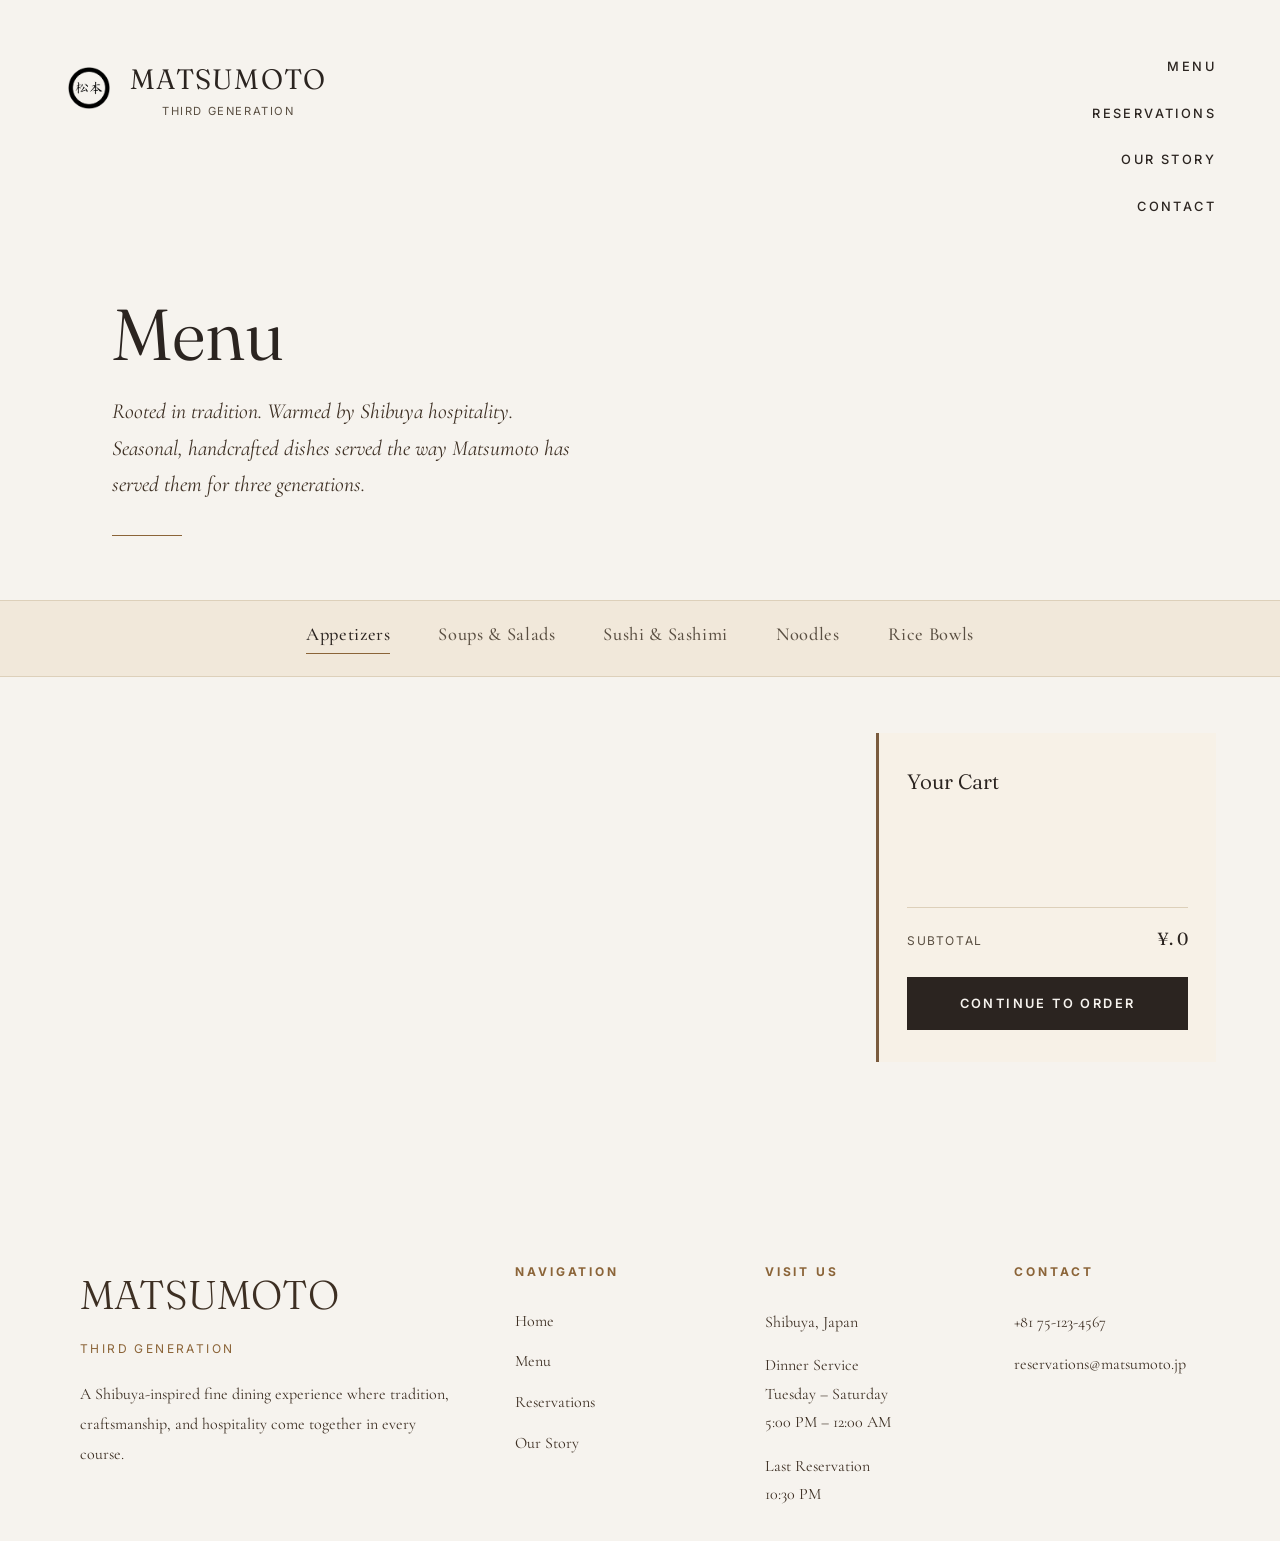
==== templates/menu.html @ 41df032b "feat: complete static markup and styling for all five pages" ====
<!DOCTYPE html>
<html lang="en">
<head>

    <meta charset="UTF-8">
    <meta name="viewport" content="width=device-width, initial-scale=1.0">
    <title>Menu | Matsumoto</title>
    <link rel="icon" type="image/png" href="../assets/images/logo.png">

    <link rel="preconnect" href="https://fonts.googleapis.com">
    <link rel="preconnect" href="https://fonts.gstatic.com" crossorigin>
    <link href="https://fonts.googleapis.com/css2?family=Cormorant+Garamond:ital,wght@0,400;0,500;0,600;1,400&family=Fraunces:opsz,wght@9..144,340;9..144,350;9..144,600&family=Inter:wght@400;500;550;600&display=swap" rel="stylesheet">


    <link rel="stylesheet" href="../styles/globals.css">
    <link rel="stylesheet" href="../styles/components.css">
    <link rel="stylesheet" href="../styles/menu.css">

</head>

<body>

    <header>
        <nav class="navbar">

            <a href="home.html" class="brand">
                <img src="../assets/images/logo.png" alt="Matsumoto Logo" class="logo">
                <div>
                    <p class="brand-name">MATSUMOTO</p>
                    <p>Third Generation</p>
                </div>
            </a>

            <div class="nav-links">
                <a href="menu.html">MENU</a>
                <a href="reservations.html">RESERVATIONS</a>
                <a href="our-story.html">OUR STORY</a>
                <a href="#contact">CONTACT</a>
            </div>
        </nav>
    </header>

    <section class="hero">
        <div class="hero-content">
            <h1>Menu</h1>
            <p>
                Rooted in tradition. Warmed by Shibuya hospitality.
                <br>
                Seasonal, handcrafted dishes served the way Matsumoto has served them for three generations.
            </p>
        </div>
    </section>

    <!--suppress HtmlWrongAttributeValue -->
    <section class="menu-nav" role="tablist" aria-label="Menu categories">

        <button type="button" role="tab" id="tab-appetizers" aria-controls="appetizers" aria-selected="true" tabindex="0" class="active">Appetizers</button>
        <button type="button" role="tab" id="tab-soups-salads" aria-controls="soups-salads" aria-selected="false" tabindex="-1">Soups & Salads</button>
        <button type="button" role="tab" id="tab-sushi-sashimi" aria-controls="sushi-sashimi" aria-selected="false" tabindex="-1">Sushi & Sashimi</button>
        <button type="button" role="tab" id="tab-noodles" aria-controls="noodles" aria-selected="false" tabindex="-1">Noodles</button>
        <button type="button" role="tab" id="tab-rice-bowls" aria-controls="rice-bowls" aria-selected="false" tabindex="-1">Rice Bowls</button>

    </section>

    <main class="menu-layout">

        <section class="menu-categories">

            <div id="appetizers" class="active" role="tabpanel" aria-labelledby="tab-appetizers">
                <div class="placeholder">
                    <!-- I use js for food cards -->
                </div>
            </div>

            <div id="soups-salads" role="tabpanel" aria-labelledby="tab-soups-salads" hidden>
                <div class="placeholder">
                    <!-- I use js for food cards -->
                </div>
            </div>

            <div id="sushi-sashimi" role="tabpanel" aria-labelledby="tab-sushi-sashimi" hidden>
                <div class="placeholder">
                    <!-- I use js for food cards -->
                </div>
            </div>

            <div id="noodles" role="tabpanel" aria-labelledby="tab-noodles" hidden>
                <div class="placeholder">
                    <!-- I use js for food cards -->
                </div>
            </div>

            <div id="rice-bowls" role="tabpanel" aria-labelledby="tab-rice-bowls" hidden>
                <div class="placeholder">
                    <!-- I use js for food cards -->
                </div>
            </div>

        </section>

        <aside id="cart" class="cart" aria-label="Your order">
            <h2>Your Cart</h2>

            <div id="cart-items" aria-live="polite">
                <!-- Cart Items later with js -->
            </div>

            <div class="subtotal">
                <span>Subtotal</span>
                <span id="subtotal" aria-live="polite">¥. 0</span>
            </div>

            <a href="orders.html">
                Continue to Order
            </a>
        </aside>

    </main>

    <footer id="contact">

        <div class="footer">

            <div class="footer-brand">

                <h2>MATSUMOTO</h2>

                <p>

                    Third Generation

                </p>

                <p>

                    A Shibuya-inspired fine dining experience
                    where tradition, craftsmanship,
                    and hospitality come together
                    in every course.

                </p>

            </div>

            <div class="footer-navigation">

                <h3>Navigation</h3>

                <a href="home.html">Home</a>
                <a href="menu.html">Menu</a>
                <a href="reservations.html">Reservations</a>
                <a href="our-story.html">Our Story</a>

            </div>

            <div class="footer-visit">

                <h3>Visit Us</h3>

                <p>Shibuya, Japan</p>

                <p>

                    Dinner Service

                    <br>

                    Tuesday – Saturday

                    <br>

                    5:00 PM – 12:00 AM

                </p>

                <p>

                    Last Reservation

                    <br>

                    10:30 PM

                </p>

            </div>

            <div class="footer-contact">

                <h3>Contact</h3>

                <p>+81 75-123-4567</p>

                <a href="mailto:reservations@matsumoto.jp">

                    reservations@matsumoto.jp

                </a>

            </div>

        </div>

    </footer>

</body>
</html>
---- styles/globals.css ----
*,
*::before,
*::after{
    margin:0;
    padding:0;
    box-sizing:border-box;
}

:root{

    --paper:#F6F3EE;
    --paper-dark:#F1E8DA;

    --wood:#7A5B3E;

    --charcoal:#2B2420;

    --stone:#5A4F42;
    --ink:#3D2F23;

    --gold:#8B6438;
    --gold-glow:#C0842E;

    --border-hairline:#DDD0BA;

}

html{
    scroll-behavior:smooth;
}

@media (prefers-reduced-motion: reduce){
    html{
        scroll-behavior: auto;
    }
    *{
        transition: none !important;
        animation: none !important;
    }
}


[hidden]{
    display: none !important;
}
---- styles/components.css ----
body{
    font-family:"Cormorant Garamond",serif;
    background:var(--paper);
    color:var(--ink);
    line-height:1.65;
}

a{
    color:inherit;
    text-decoration:none;
}

a:focus-visible,
button:focus-visible,
input:focus-visible,
select:focus-visible{

    outline:2px solid var(--gold);
    outline-offset:3px;

}

header{
    padding:3.5rem 4rem 2rem;
    background:var(--paper);
}

.navbar{
    display:flex;
    justify-content:space-between;
    align-items:flex-start;
}

.brand{
    display:flex;
    align-items:center;
    gap:1rem;
    text-decoration:none;
    color:var(--charcoal);
}

.logo{
    width:50px;
    object-fit:contain;
}

.brand-name{
    font-family:"Fraunces",serif;
    font-size:1.75rem;
    font-weight:350;
    letter-spacing:.08rem;
}

.brand p:not(.brand-name){
    font-family:"Inter",sans-serif;
    font-size:.7rem;
    letter-spacing:.1rem;
    text-align:center;
    text-transform:uppercase;
    color:var(--stone);
}

.nav-links{
    display:flex;
    flex-direction:column;
    align-items:flex-end;
    gap:1.6rem;
}

.nav-links a{
    font-family:"Inter",sans-serif;
    font-size:.8rem;
    font-weight:500;
    letter-spacing:.15rem;
    text-transform:uppercase;
    color:var(--charcoal);
    transition:opacity .3s ease;
}

.nav-links a:hover{
    opacity:.6;
}

.nav-links a.active{
    border-bottom:1px solid var(--charcoal);
    padding-bottom:2px;
}

.hero-content{
    padding: 3rem 4rem 4rem 7rem;
    box-sizing: border-box;
}

.hero-content::after{
    content:"";
    display:block;
    width:70px;
    height:1px;
    background:var(--gold, #C0842E);
    margin-top:2rem;
}



.hero-content h1{
    font-family: "Fraunces", serif;
    font-optical-sizing: auto;
    font-weight: 340;
    font-size: 4.5rem;
    line-height: 1.05;
    color: var(--charcoal, #2B2420);
    margin-bottom: 1.25rem;
}

.hero-content p{
    font-family: "Cormorant Garamond", serif;
    font-style: italic;
    max-width: 480px;
    font-size: 1.35rem;
    font-weight: 400;
    line-height: 1.7;
    color: var(--ink, #3D2F23);
}

.primary-button{
    width: 100%;
    border: none;
    background: var(--charcoal);
    color: var(--paper);
    padding: 1rem;
    font-family: "Inter", sans-serif;
    font-size: .8rem;
    font-weight: 600;
    letter-spacing: .16rem;
    text-transform: uppercase;
    cursor: pointer;
    transition: background .3s ease, box-shadow .3s ease;
}


footer{
    background:var(--paper);
    margin-top:4rem;
    padding:5rem 5rem 2rem;
}

.footer{
    display:grid;
    grid-template-columns:2fr 1fr 1fr 1fr;
    gap:4rem;
}

.footer-brand h2{
    font-family:"Fraunces",serif;
    font-size:2.5rem;
    font-weight:300;
    margin-bottom:.6rem;
}

.footer-brand p:first-of-type{
    font-family:"Inter",sans-serif;
    text-transform:uppercase;
    color:var(--gold);
    letter-spacing:.15rem;
    font-size:.75rem;
    margin-bottom:1.2rem;
}

.footer-brand p:last-of-type{
    color:var(--ink);
    line-height:1.9;
}

.footer-navigation,
.footer-visit,
.footer-contact{
    display:flex;
    flex-direction:column;
    gap:.9rem;
}

.footer h3{
    font-family:"Inter",sans-serif;
    color:var(--gold);
    font-size:.75rem;
    letter-spacing:.18rem;
    text-transform:uppercase;
    margin-bottom:.7rem;
}

.footer a{
    text-decoration:none;
    color:var(--ink);
    transition:.3s ease;
}

.footer a:hover{
    opacity:.6;
    color:var(--gold);
}

.footer p{
    color:var(--ink);
    line-height:1.8;
}


::selection{

    background:var(--charcoal);

    color:var(--paper);

}

@media (max-width: 960px){

    .footer{

        grid-template-columns:1fr 1fr;

        gap:3rem;

    }

    header,
    .hero-content,
    footer{

        padding-left:1.5rem;
        padding-right:1.5rem;

    }


}

@media (max-width: 768px){


    header{

        padding:2rem 1.5rem;

    }

    .hero-content{

        padding:2rem 1.5rem 3rem;

    }

    .hero-content h1{

        font-size:3.3rem;

    }

    .hero-content p{

        font-size:1rem;

        line-height:1.8;

    }

        footer{

        padding:4rem 1.5rem 2rem;

    }

    .footer{

        grid-template-columns:1fr;

        gap:2.5rem;

    }

}
---- styles/menu.css ----
.menu-nav{
    display: flex;
    flex-direction: row;
    flex-wrap: wrap;
    justify-content: center;
    align-items: center;
    gap: 3rem;
    padding: 1.4rem 4rem;
    background: var(--paper-dark);
    border-top: 1px solid var(--border-hairline);
    border-bottom: 1px solid var(--border-hairline);
}

.menu-nav button{
    font-family: "Cormorant Garamond", serif;
    font-size: 1.15rem;
    font-weight: 500;
    letter-spacing: .04rem;
    color: var(--stone);
    background: none;
    border: none;
    border-bottom: 1px solid transparent;
    padding-bottom: .45rem;
    cursor: pointer;
    transition: color .3s ease, border-color .3s ease;
}

.menu-nav button:hover{
    color: var(--gold);
}

.menu-nav button[aria-selected="true"]{
    color: var(--charcoal);
    border-bottom-color: var(--gold);
}


.menu-layout{
    display: grid;
    grid-template-columns: 1fr 340px;
    align-items: start;
    gap: 3rem;
    padding: 3.5rem 4rem;
}

.menu-categories{
    min-width: 0;
}

.placeholder {
    display: grid;
    grid-template-columns: repeat(auto-fill, minmax(240px, 1fr));
    gap: 1.75rem;
    min-height: 180px;
}


.cart{
    position: sticky;
    top: 2rem;
    display: flex;
    flex-direction: column;
    background: #F7F1E7;
    border-top: none;
    border-left: 3px solid var(--wood);
    padding: 2rem 1.75rem;
    gap: 1.5rem;
}

.cart h2{
    font-family: "Fraunces", serif;
    font-weight: 350;
    font-size: 1.3rem;
    color: var(--charcoal);
}

#cart-items{
    display: flex;
    flex-direction: column;
    gap: .75rem;
    min-height: 60px;
    color: var(--stone);
    font-size: .95rem;
}

.subtotal{
    display: flex;
    justify-content: space-between;
    align-items: baseline;
    padding-top: 1rem;
    border-top: 1px solid var(--border-hairline);
    font-family: "Inter", sans-serif;
    text-transform: uppercase;
    letter-spacing: .1rem;
    font-size: .75rem;
    color: var(--stone);
}

.subtotal #subtotal{
    font-family: "Fraunces", serif;
    text-transform: none;
    letter-spacing: normal;
    font-size: 1.1rem;
    color: var(--charcoal);
}

.cart > a{
    display: block;
    text-align: center;
    text-decoration: none;
    font-family: "Inter", sans-serif;
    font-size: .8rem;
    font-weight: 600;
    letter-spacing: .15rem;
    text-transform: uppercase;
    color: var(--paper);
    background: var(--charcoal);
    padding: 1rem;
    transition: box-shadow .3s ease, background .3s ease;
}

.cart > a:hover{
    background: var(--wood);
    box-shadow: 0 0 0 4px var(--gold-glow);
}


@media (max-width: 960px){
    .menu-layout{
        grid-template-columns: 1fr;
    }
    .cart{
        position: static;
    }
    header,
    .hero-content,
    .menu-nav,
    .menu-layout,
    .footer{
        padding-left: 1.5rem;
        padding-right: 1.5rem;
    }
}
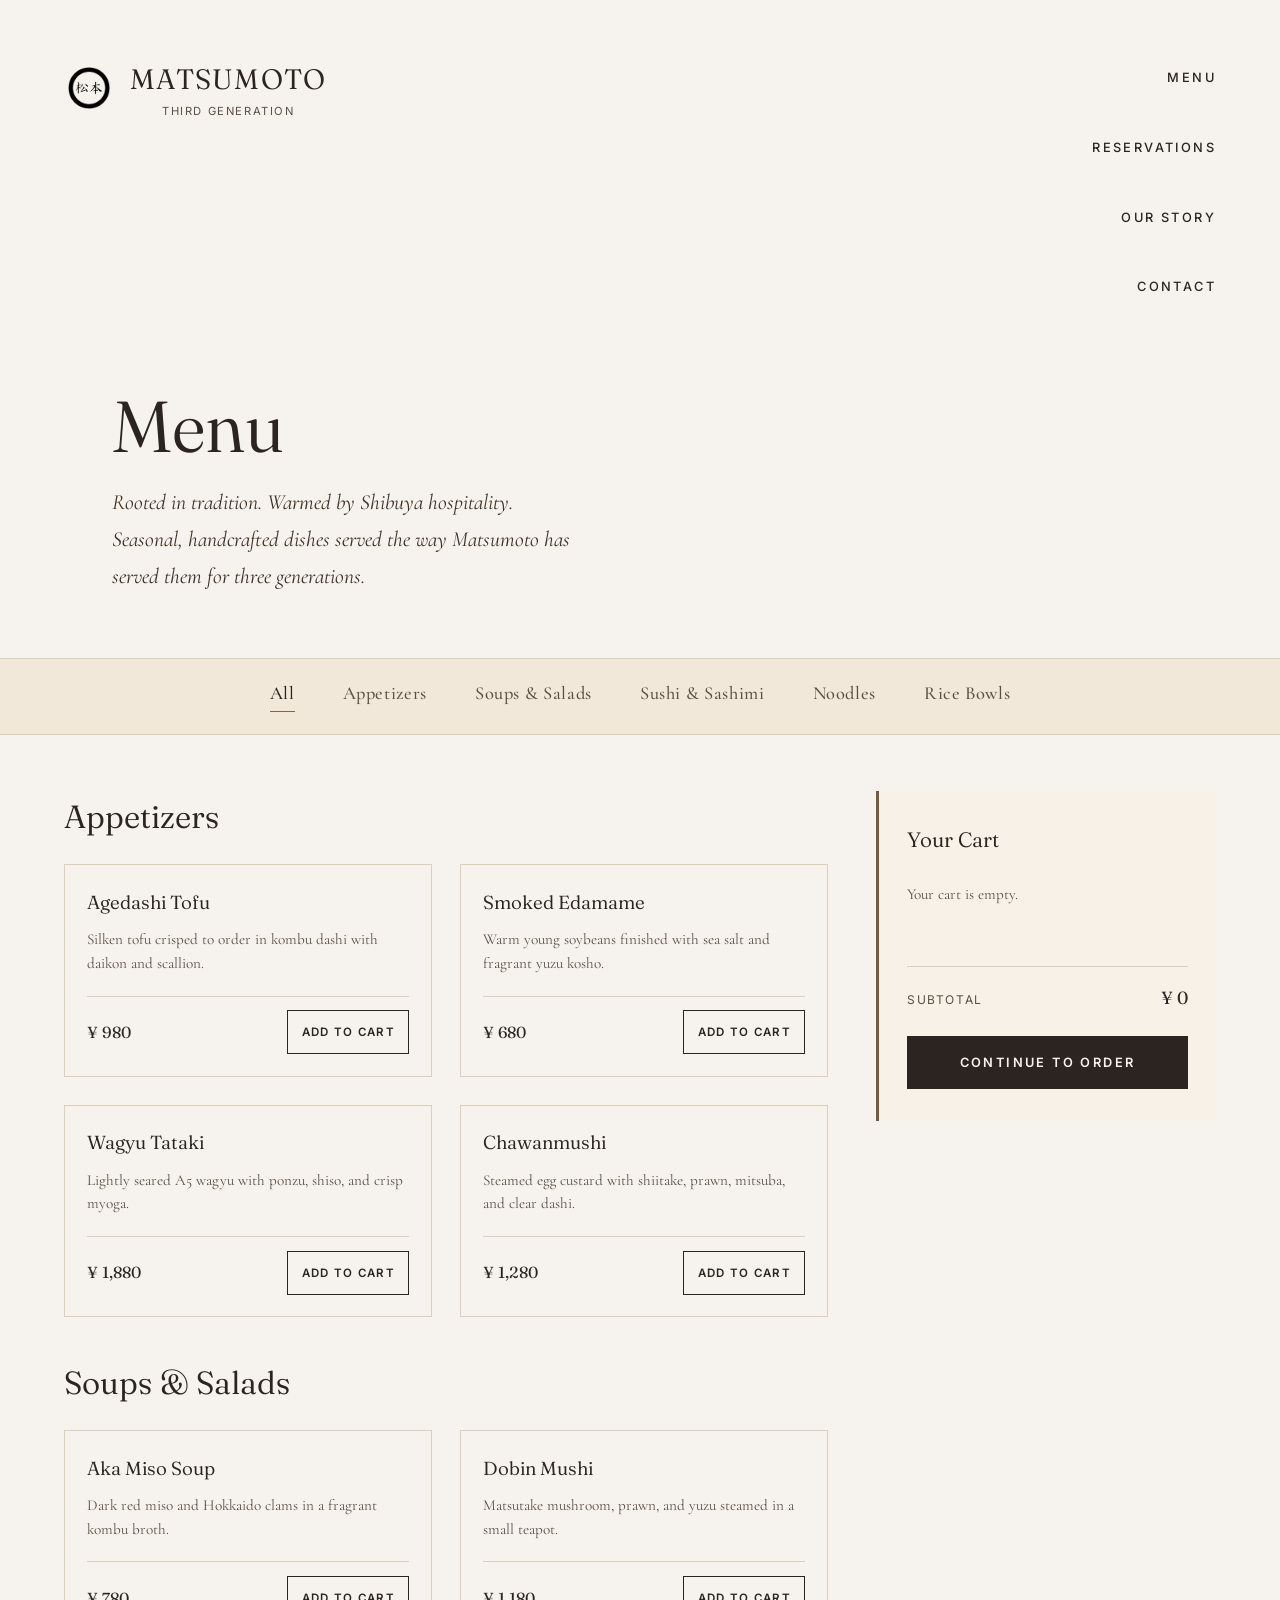
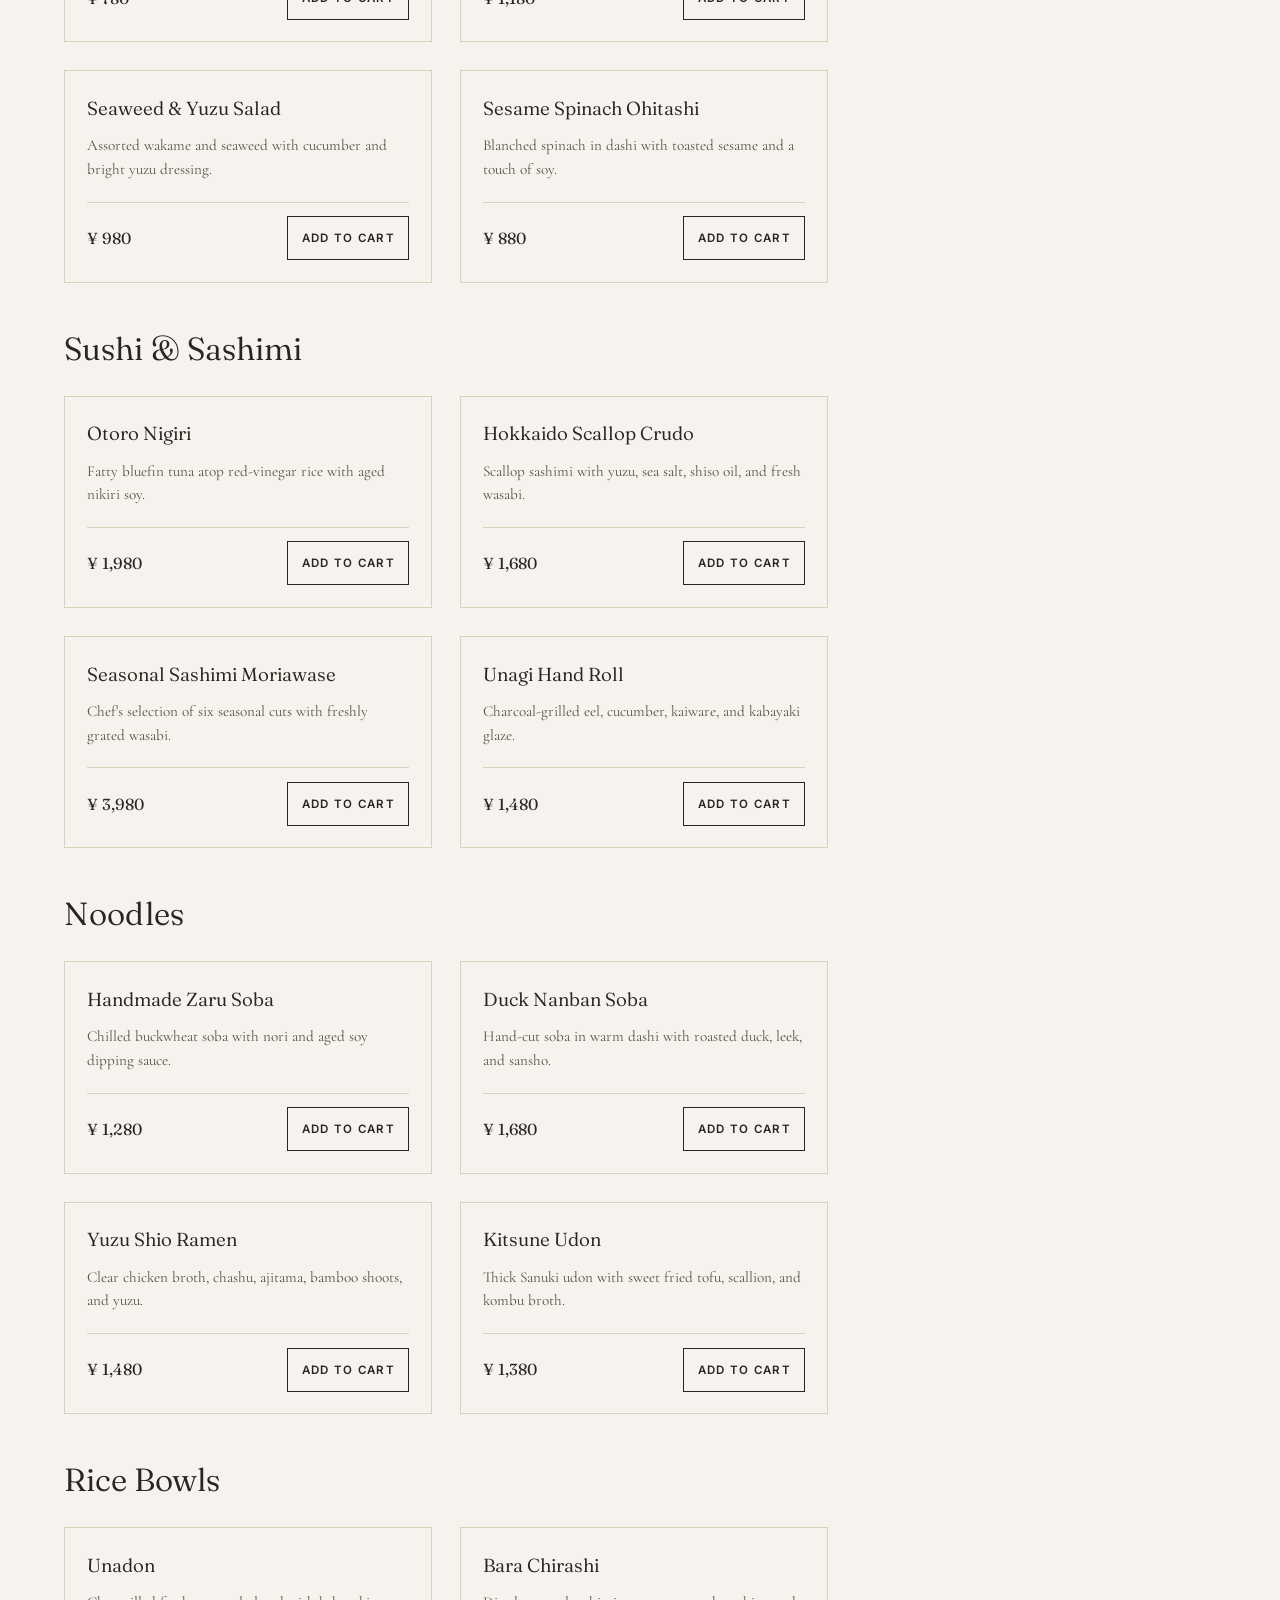
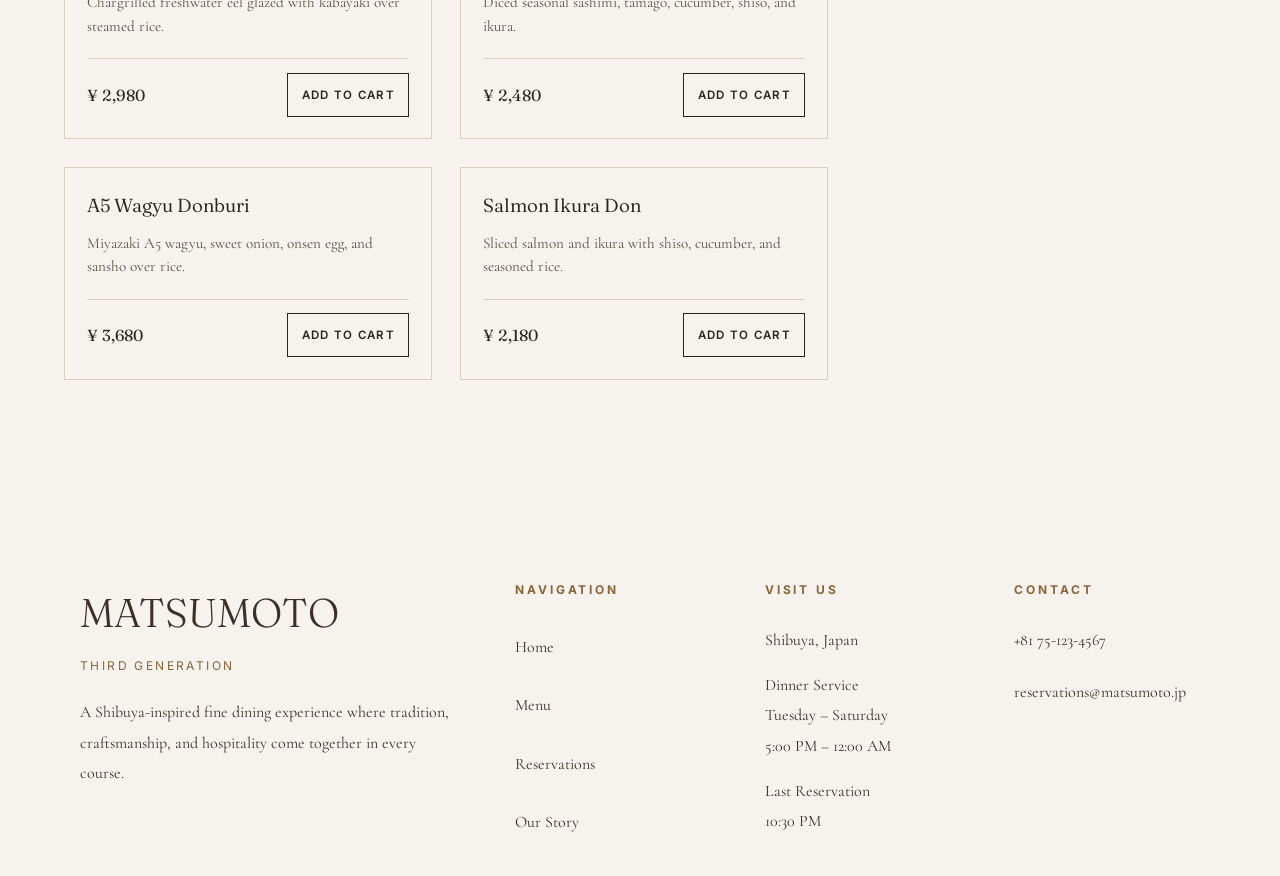
==== commit a60f2bdd: "feat: refresh restaurant pages and interactions Co-authored-by: Copilot <223556219+Copilot@users.nor" ====
--- a/templates/menu.html
+++ b/templates/menu.html
@@ -54,7 +54,8 @@
     <!--suppress HtmlWrongAttributeValue -->
     <section class="menu-nav" role="tablist" aria-label="Menu categories">
 
-        <button type="button" role="tab" id="tab-appetizers" aria-controls="appetizers" aria-selected="true" tabindex="0" class="active">Appetizers</button>
+        <button type="button" role="tab" id="tab-all" aria-controls="menu-panels" aria-selected="true" tabindex="0" class="active">All</button>
+        <button type="button" role="tab" id="tab-appetizers" aria-controls="appetizers" aria-selected="false" tabindex="-1">Appetizers</button>
         <button type="button" role="tab" id="tab-soups-salads" aria-controls="soups-salads" aria-selected="false" tabindex="-1">Soups & Salads</button>
         <button type="button" role="tab" id="tab-sushi-sashimi" aria-controls="sushi-sashimi" aria-selected="false" tabindex="-1">Sushi & Sashimi</button>
         <button type="button" role="tab" id="tab-noodles" aria-controls="noodles" aria-selected="false" tabindex="-1">Noodles</button>
@@ -64,7 +65,7 @@
 
     <main class="menu-layout">
 
-        <section class="menu-categories">
+        <section class="menu-categories" id="menu-panels">
 
             <div id="appetizers" class="active" role="tabpanel" aria-labelledby="tab-appetizers">
                 <div class="placeholder">
@@ -203,5 +204,6 @@
 
     </footer>
 
+    <script src="../scripts/menu.js" defer></script>
 </body>
 </html>
--- a/styles/globals.css
+++ b/styles/globals.css
@@ -29,6 +29,16 @@
     scroll-behavior:smooth;
 }
 
+body{
+    min-width: 0;
+    max-width: 100%;
+}
+
+img,
+video{
+    max-width: 100%;
+}
+
 @media (prefers-reduced-motion: reduce){
     html{
         scroll-behavior: auto;
--- a/styles/components.css
+++ b/styles/components.css
@@ -1,3 +1,4 @@
+
 body{
     font-family:"Cormorant Garamond",serif;
     background:var(--paper);
@@ -5,19 +6,14 @@
     line-height:1.65;
 }
 
-a{
-    color:inherit;
-    text-decoration:none;
-}
+a{ color:inherit; text-decoration:none; }
 
 a:focus-visible,
 button:focus-visible,
 input:focus-visible,
 select:focus-visible{
-
     outline:2px solid var(--gold);
     outline-offset:3px;
-
 }
 
 header{
@@ -35,12 +31,15 @@
     display:flex;
     align-items:center;
     gap:1rem;
+    min-width:0;
     text-decoration:none;
     color:var(--charcoal);
 }
 
 .logo{
     width:50px;
+    max-width:50px;
+    height:auto;
     object-fit:contain;
 }
 
@@ -64,10 +63,14 @@
     display:flex;
     flex-direction:column;
     align-items:flex-end;
+    flex-wrap:wrap;
     gap:1.6rem;
 }
 
 .nav-links a{
+    min-height:44px;
+    display:inline-flex;
+    align-items:center;
     font-family:"Inter",sans-serif;
     font-size:.8rem;
     font-weight:500;
@@ -77,66 +80,50 @@
     transition:opacity .3s ease;
 }
 
-.nav-links a:hover{
-    opacity:.6;
-}
-
+.nav-links a:hover{ opacity:.6; }
 .nav-links a.active{
     border-bottom:1px solid var(--charcoal);
     padding-bottom:2px;
 }
 
 .hero-content{
-    padding: 3rem 4rem 4rem 7rem;
-    box-sizing: border-box;
-}
-
-.hero-content::after{
-    content:"";
-    display:block;
-    width:70px;
-    height:1px;
-    background:var(--gold, #C0842E);
-    margin-top:2rem;
-}
-
-
+    padding:3rem 4rem 4rem 7rem;
+    box-sizing:border-box;
+}
 
 .hero-content h1{
-    font-family: "Fraunces", serif;
-    font-optical-sizing: auto;
-    font-weight: 340;
-    font-size: 4.5rem;
-    line-height: 1.05;
-    color: var(--charcoal, #2B2420);
-    margin-bottom: 1.25rem;
+    font-family:"Fraunces",serif;
+    font-size:clamp(2.35rem,6vw,4.5rem);
+    font-weight:340;
+    line-height:1.05;
+    color:var(--charcoal,#2B2420);
+    margin-bottom:1.25rem;
+    overflow-wrap:anywhere;
 }
 
 .hero-content p{
-    font-family: "Cormorant Garamond", serif;
-    font-style: italic;
-    max-width: 480px;
-    font-size: 1.35rem;
-    font-weight: 400;
-    line-height: 1.7;
-    color: var(--ink, #3D2F23);
+    font-family:"Cormorant Garamond",serif;
+    font-style:italic;
+    max-width:480px;
+    font-size:clamp(1rem,2vw,1.35rem);
+    line-height:1.7;
+    color:var(--ink,#3D2F23);
 }
 
 .primary-button{
-    width: 100%;
-    border: none;
-    background: var(--charcoal);
-    color: var(--paper);
-    padding: 1rem;
-    font-family: "Inter", sans-serif;
-    font-size: .8rem;
-    font-weight: 600;
-    letter-spacing: .16rem;
-    text-transform: uppercase;
-    cursor: pointer;
-    transition: background .3s ease, box-shadow .3s ease;
-}
-
+    min-height:44px;
+    width:100%;
+    border:none;
+    background:var(--charcoal);
+    color:var(--paper);
+    padding:1rem 1.25rem;
+    font-family:"Inter",sans-serif;
+    font-size:.8rem;
+    font-weight:600;
+    letter-spacing:.16rem;
+    text-transform:uppercase;
+    cursor:pointer;
+}
 
 footer{
     background:var(--paper);
@@ -166,7 +153,8 @@
     margin-bottom:1.2rem;
 }
 
-.footer-brand p:last-of-type{
+.footer-brand p:last-of-type,
+.footer p{
     color:var(--ink);
     line-height:1.9;
 }
@@ -189,6 +177,9 @@
 }
 
 .footer a{
+    min-height:44px;
+    display:inline-flex;
+    align-items:center;
     text-decoration:none;
     color:var(--ink);
     transition:.3s ease;
@@ -199,84 +190,142 @@
     color:var(--gold);
 }
 
-.footer p{
-    color:var(--ink);
-    line-height:1.8;
-}
-
-
 ::selection{
-
     background:var(--charcoal);
-
     color:var(--paper);
-
-}
-
-@media (max-width: 960px){
-
+}
+
+@media (max-width:960px){
     .footer{
-
         grid-template-columns:1fr 1fr;
-
         gap:3rem;
-
     }
 
     header,
     .hero-content,
     footer{
-
         padding-left:1.5rem;
         padding-right:1.5rem;
-
-    }
-
-
-}
-
-@media (max-width: 768px){
-
-
+    }
+}
+
+@media (max-width:768px){
     header{
-
-        padding:2rem 1.5rem;
-
+        padding:1.25rem 1rem 1.5rem;
+    }
+
+    .navbar{
+        flex-direction:column;
+        align-items:center;
+        gap:.8rem;
+    }
+
+    .brand{
+        justify-content:center;
+        text-align:center;
+    }
+
+    .logo{
+        width:48px;
+        max-width:48px;
+    }
+
+    .nav-links{
+        width:100%;
+        flex-direction:row;
+        justify-content:center;
+        align-items:center;
+        gap:.15rem .65rem;
+    }
+
+    .nav-links a{
+        min-height:44px;
+        padding:.5rem .25rem;
+        font-size:.68rem;
+        letter-spacing:.1em;
     }
 
     .hero-content{
-
-        padding:2rem 1.5rem 3rem;
-
+        padding:2rem 1rem 3rem;
     }
 
     .hero-content h1{
-
-        font-size:3.3rem;
-
+        font-size:clamp(2.35rem,11vw,3.3rem);
+        letter-spacing:.1em;
     }
 
     .hero-content p{
-
-        font-size:1rem;
-
-        line-height:1.8;
-
-    }
-
-        footer{
-
-        padding:4rem 1.5rem 2rem;
-
+        max-width:100%;
+        font-size:clamp(.95rem,4vw,1.05rem);
+    }
+
+    footer{
+        margin-top:2.5rem;
+        padding:2.5rem 1.25rem 2rem;
     }
 
     .footer{
-
-        grid-template-columns:1fr;
-
-        gap:2.5rem;
-
-    }
-
-}
-
+        grid-template-columns:1fr 1fr;
+        gap:1.5rem 1.25rem;
+    }
+
+    .footer-brand,
+    .footer-navigation{
+        grid-column:1 / -1;
+    }
+
+    .footer-brand h2{
+        font-size:1.75rem;
+        margin-bottom:.35rem;
+    }
+
+    .footer-brand p:first-of-type{
+        margin-bottom:.65rem;
+    }
+
+    .footer-brand p:last-of-type{
+        line-height:1.65;
+    }
+
+    .footer-navigation{
+        flex-direction:row;
+        flex-wrap:wrap;
+        align-items:center;
+        gap:.75rem 1.25rem;
+        padding:.85rem 0;
+        border-top:1px solid var(--border-hairline);
+        border-bottom:1px solid var(--border-hairline);
+    }
+
+    .footer-navigation h3{
+        width:100%;
+        margin-bottom:.15rem;
+    }
+
+    .footer-navigation a{
+        min-height:44px;
+        font-size:.9rem;
+    }
+
+    .footer-visit,
+    .footer-contact{
+        gap:.35rem;
+        font-size:.9rem;
+        line-height:1.45;
+        min-width:0;
+        overflow-wrap:anywhere;
+    }
+
+    .footer-visit h3,
+    .footer-contact h3{
+        margin-bottom:.35rem;
+    }
+
+    .footer-visit p,
+    .footer-contact a,
+    .footer-contact p{
+        font-size:.9rem;
+        line-height:1.45;
+        overflow-wrap:anywhere;
+    }
+}
--- a/styles/menu.css
+++ b/styles/menu.css
@@ -9,6 +9,9 @@
     background: var(--paper-dark);
     border-top: 1px solid var(--border-hairline);
     border-bottom: 1px solid var(--border-hairline);
+    position: sticky;
+    top: 0;
+    z-index: 20;
 }
 
 .menu-nav button{
@@ -37,7 +40,7 @@
 
 .menu-layout{
     display: grid;
-    grid-template-columns: 1fr 340px;
+    grid-template-columns: minmax(0, 1fr) minmax(280px, 340px);
     align-items: start;
     gap: 3rem;
     padding: 3.5rem 4rem;
@@ -52,6 +55,136 @@
     grid-template-columns: repeat(auto-fill, minmax(240px, 1fr));
     gap: 1.75rem;
     min-height: 180px;
+}
+
+.menu-categories > div{
+    margin-bottom: 2.5rem;
+}
+
+.menu-categories > div:last-child{
+    margin-bottom: 0;
+}
+
+.category-heading{
+    font-family: "Fraunces", serif;
+    font-size: clamp(1.5rem, 3vw, 2rem);
+    font-weight: 350;
+    color: var(--charcoal);
+    margin-bottom: 1.25rem;
+}
+
+.food-card{
+    display: flex;
+    flex-direction: column;
+    min-width: 0;
+    min-height: 210px;
+    background: var(--paper);
+    border: 1px solid var(--border-hairline);
+    padding: 1.35rem;
+    transition: border-color .25s ease, box-shadow .25s ease, transform .25s ease;
+}
+
+.food-card:hover{
+    border-color: var(--gold);
+    box-shadow: 0 10px 24px rgba(43, 36, 32, .06);
+    transform: translateY(-2px);
+}
+
+.food-card h3{
+    font-family: "Fraunces", serif;
+    font-size: 1.18rem;
+    font-weight: 350;
+    color: var(--charcoal);
+    margin-bottom: .65rem;
+}
+
+.food-card p{
+    flex: 1;
+    color: var(--stone);
+    font-size: .95rem;
+    line-height: 1.55;
+}
+
+.food-card-footer{
+    display: flex;
+    justify-content: space-between;
+    align-items: center;
+    gap: 1rem;
+    margin-top: 1.25rem;
+    padding-top: .85rem;
+    border-top: 1px solid var(--border-hairline);
+}
+
+.food-price{
+    font-family: "Fraunces", serif;
+    color: var(--charcoal);
+    white-space: nowrap;
+}
+
+.add-to-cart{
+    min-width: 44px;
+    min-height: 44px;
+    border: 1px solid var(--charcoal);
+    background: transparent;
+    color: var(--charcoal);
+    font-family: "Inter", sans-serif;
+    font-size: .72rem;
+    font-weight: 600;
+    letter-spacing: .08rem;
+    text-transform: uppercase;
+    cursor: pointer;
+    padding: .7rem .85rem;
+    transition: background .25s ease, color .25s ease;
+}
+
+.add-to-cart:hover{
+    background: var(--charcoal);
+    color: var(--paper);
+}
+
+.cart-item{
+    display: grid;
+    grid-template-columns: minmax(0, 1fr) auto;
+    align-items: center;
+    gap: .5rem .75rem;
+    padding-bottom: .75rem;
+    border-bottom: 1px solid var(--border-hairline);
+}
+
+.cart-item-name{
+    min-width: 0;
+    color: var(--charcoal);
+    overflow-wrap: anywhere;
+}
+
+.cart-item-price{
+    color: var(--stone);
+    white-space: nowrap;
+}
+
+.cart-item-controls{
+    grid-column: 1 / -1;
+    display: flex;
+    align-items: center;
+    gap: .55rem;
+}
+
+.cart-item-controls button{
+    width: 44px;
+    height: 44px;
+    border: 1px solid var(--border-hairline);
+    background: var(--paper);
+    color: var(--charcoal);
+    cursor: pointer;
+}
+
+.cart-item-controls span{
+    min-width: 1.5rem;
+    text-align: center;
+}
+
+.cart-empty{
+    color: var(--stone);
 }
 
 
@@ -124,10 +257,40 @@
     box-shadow: 0 0 0 4px var(--gold-glow);
 }
 
+.cart-toast{
+    position: fixed;
+    left: 50%;
+    bottom: 1.25rem;
+    z-index: 30;
+    max-width: calc(100vw - 2rem);
+    padding: .85rem 1rem;
+    background: var(--charcoal);
+    color: var(--paper);
+    border-left: 3px solid var(--gold);
+    font-family: "Inter", sans-serif;
+    font-size: .72rem;
+    font-weight: 600;
+    letter-spacing: .08rem;
+    text-transform: uppercase;
+    opacity: 0;
+    transform: translate(-50%, .75rem);
+    transition: opacity .25s ease, transform .25s ease;
+    pointer-events: none;
+}
+
+.cart-toast.is-visible{
+    opacity: 1;
+    transform: translate(-50%, 0);
+}
+
 
 @media (max-width: 960px){
     .menu-layout{
         grid-template-columns: 1fr;
+        gap: 2rem;
+    }
+    .placeholder{
+        grid-template-columns: repeat(2, minmax(0, 1fr));
     }
     .cart{
         position: static;
@@ -140,4 +303,72 @@
         padding-left: 1.5rem;
         padding-right: 1.5rem;
     }
+}
+
+@media (max-width: 768px){
+    .menu-nav{
+        gap: .25rem .5rem;
+        padding: 1rem;
+    }
+    .menu-nav button{
+        min-height: 44px;
+        padding: .65rem .5rem;
+    }
+    .menu-layout{
+        padding: 2rem 1rem 3rem;
+    }
+    .placeholder{
+        grid-template-columns: 1fr;
+        gap: 0;
+    }
+    .food-card{
+        min-height: 0;
+        border-width: 0 0 1px;
+        border-style: solid;
+        border-color: var(--border-hairline);
+        padding: 1rem 0;
+    }
+    .food-card:hover{
+        box-shadow: none;
+        transform: none;
+    }
+    .food-card h3{
+        margin-bottom: .35rem;
+    }
+    .food-card p{
+        line-height: 1.45;
+    }
+    .food-card-footer{
+        align-self: flex-end;
+        width: 100%;
+        margin-top: .75rem;
+        padding-top: .65rem;
+    }
+    .cart{
+        border-left: 0;
+        border-top: 3px solid var(--wood);
+        padding: 1.5rem 1rem;
+    }
+    .cart > a{
+        min-height: 44px;
+        display: flex;
+        align-items: center;
+        justify-content: center;
+    }
+}
+
+@media (max-width: 480px){
+    .menu-nav{
+        justify-content: flex-start;
+    }
+    .menu-nav button{
+        flex: 1 1 calc(50% - .5rem);
+        text-align: center;
+    }
+}
+
+@media (prefers-reduced-motion: reduce){
+    .cart-toast{
+        transition: none;
+    }
 }
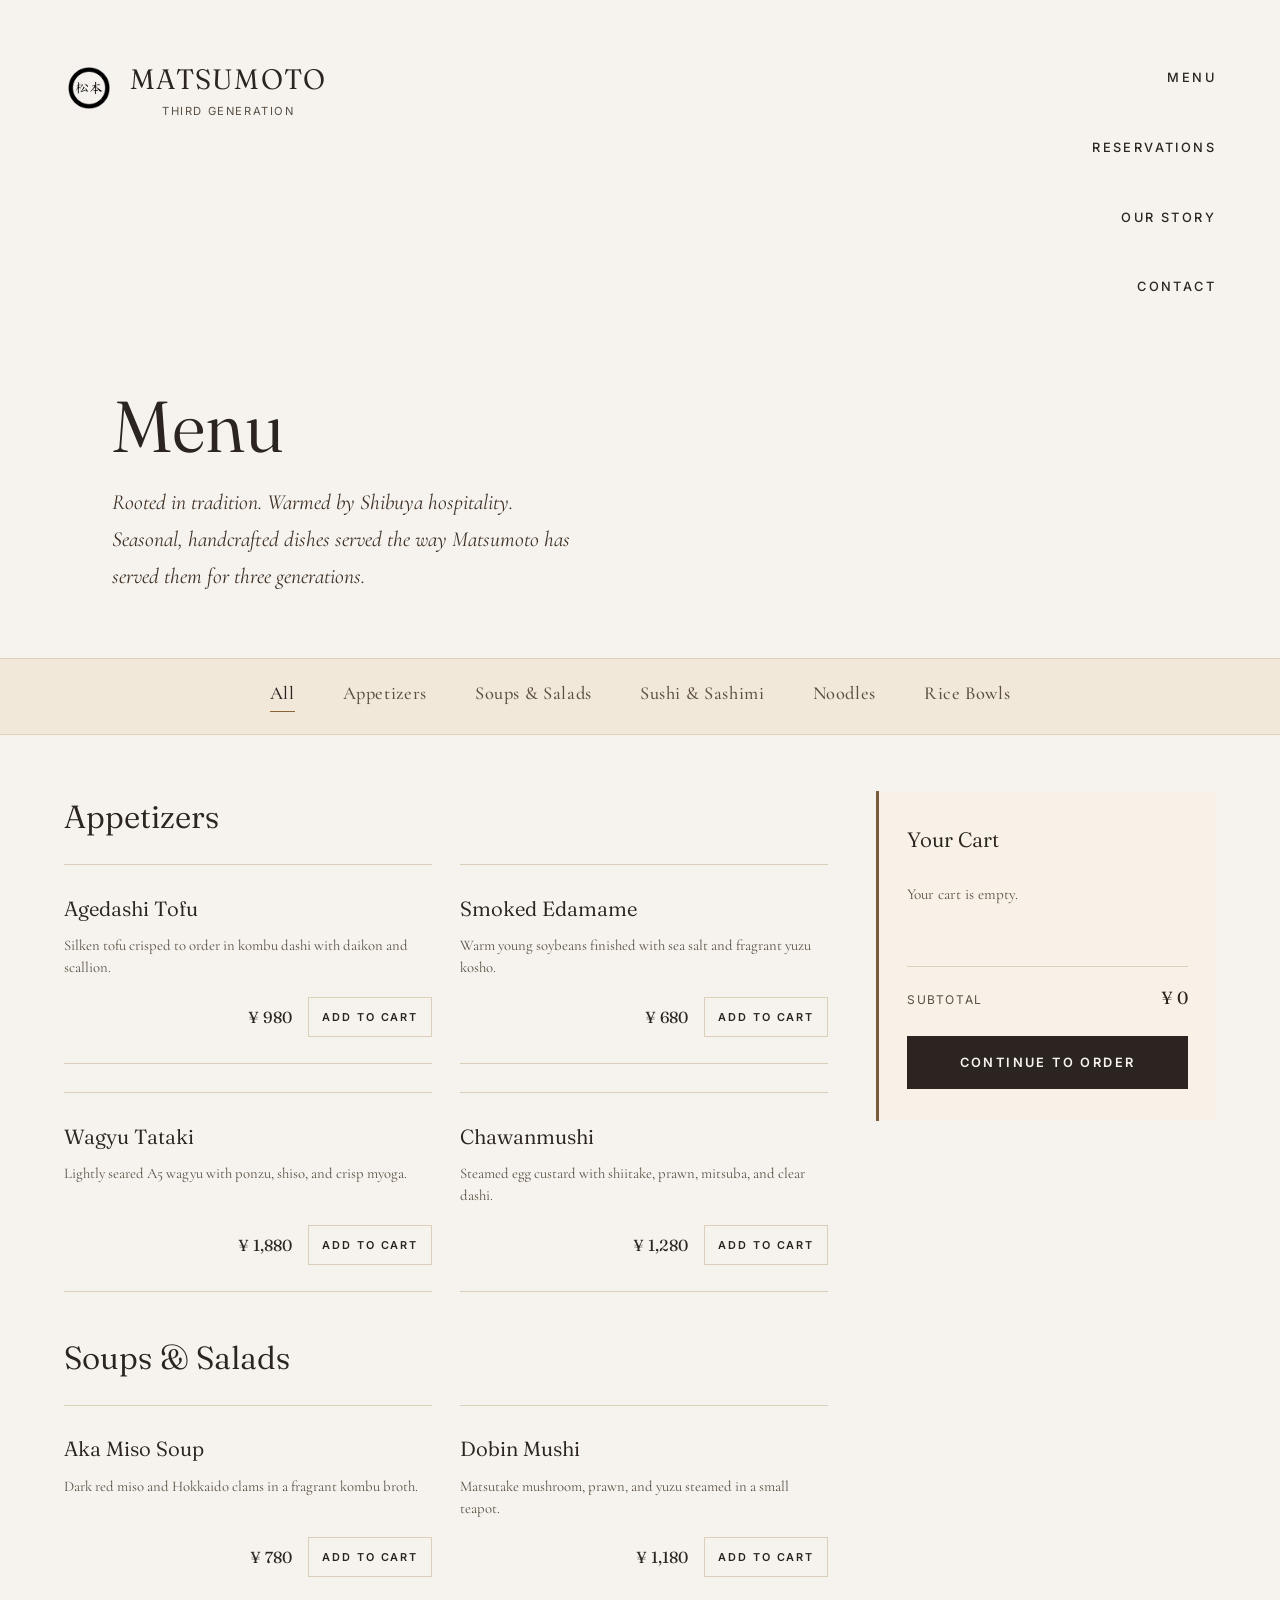
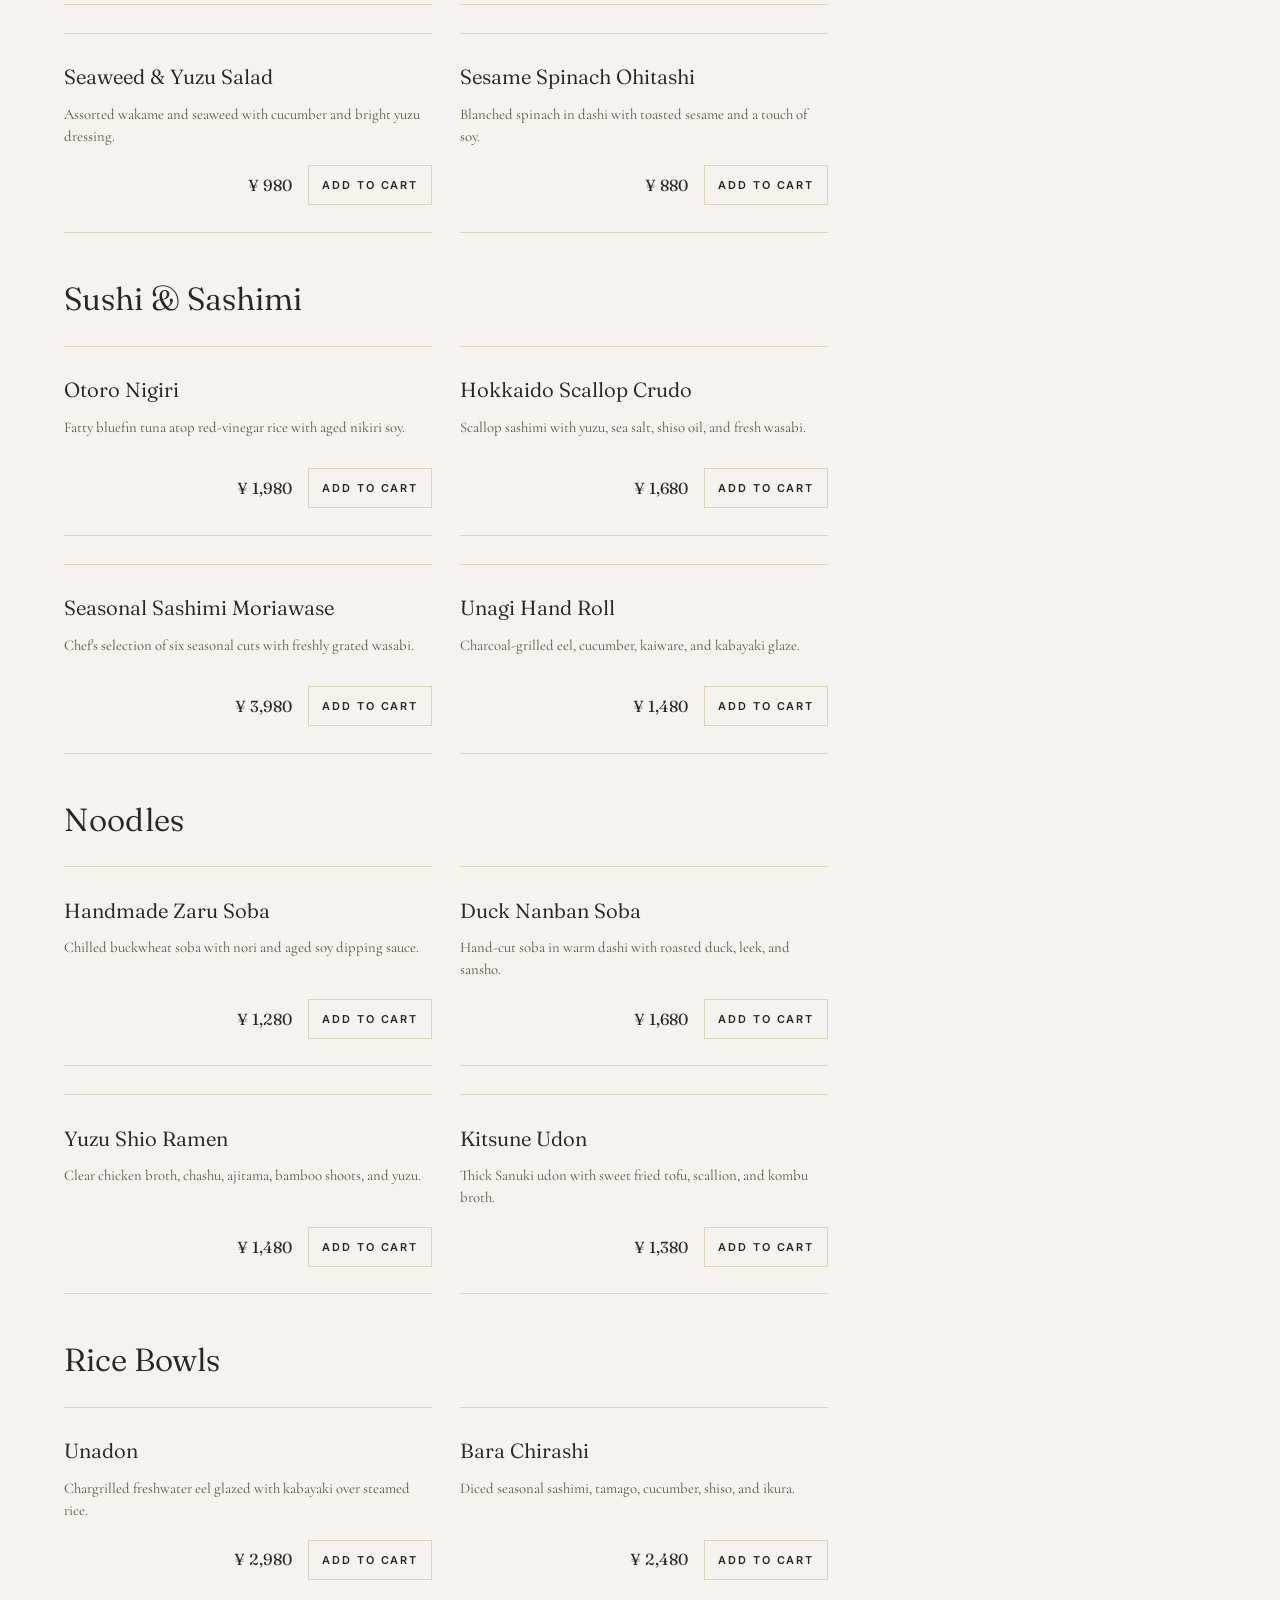
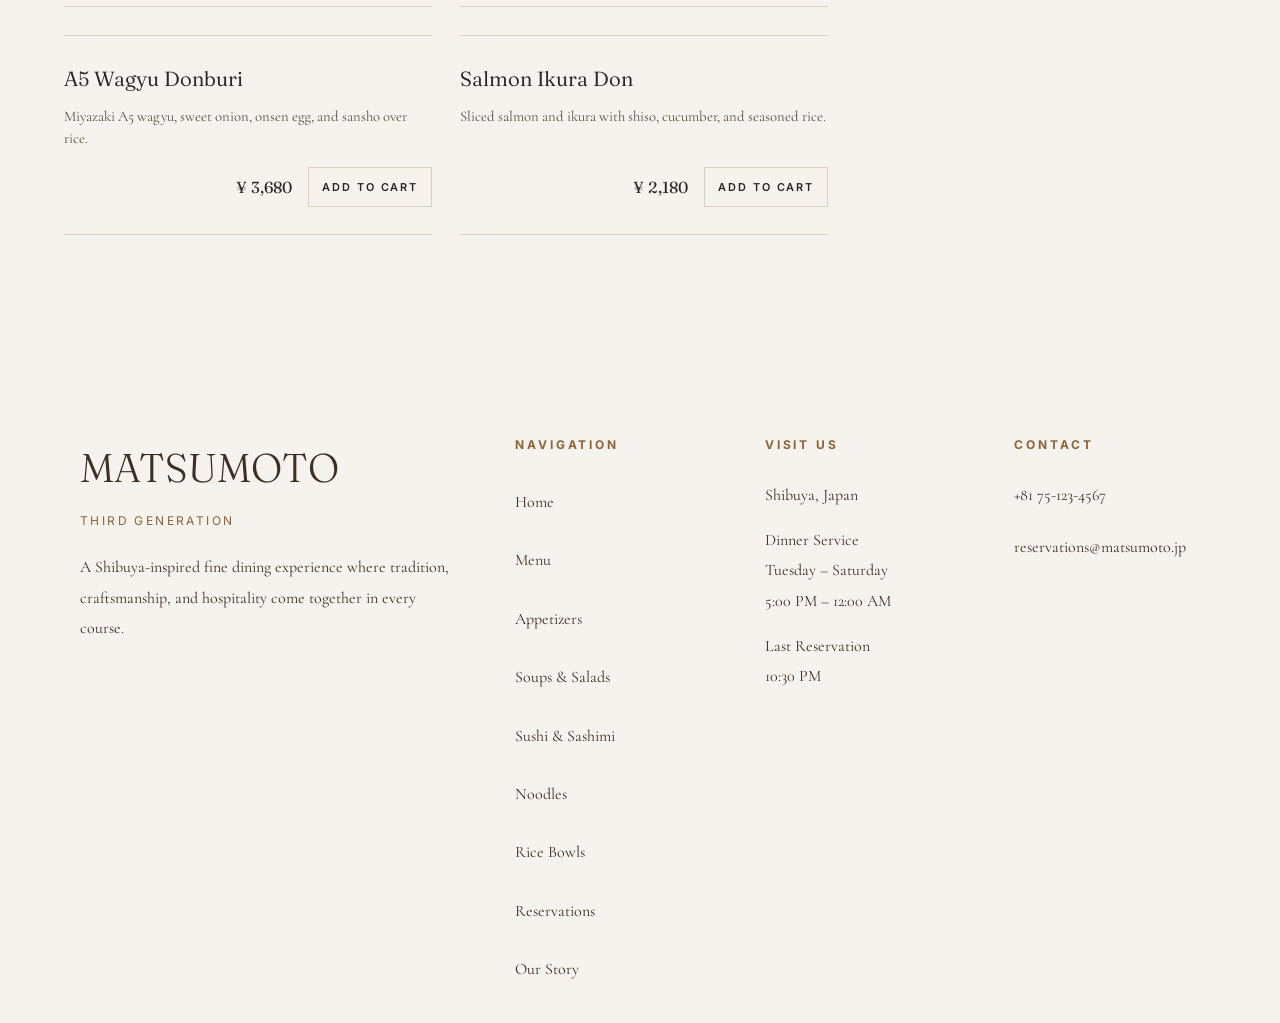
==== commit d5ef2bbe: "feat: complete responsive design and client side UX later" ====
--- a/templates/menu.html
+++ b/templates/menu.html
@@ -149,6 +149,11 @@
 
                 <a href="home.html">Home</a>
                 <a href="menu.html">Menu</a>
+                <a href="#appetizers" data-menu-category="appetizers">Appetizers</a>
+                <a href="#soups-salads" data-menu-category="soups-salads">Soups &amp; Salads</a>
+                <a href="#sushi-sashimi" data-menu-category="sushi-sashimi">Sushi &amp; Sashimi</a>
+                <a href="#noodles" data-menu-category="noodles">Noodles</a>
+                <a href="#rice-bowls" data-menu-category="rice-bowls">Rice Bowls</a>
                 <a href="reservations.html">Reservations</a>
                 <a href="our-story.html">Our Story</a>
 
--- a/styles/menu.css
+++ b/styles/menu.css
@@ -59,6 +59,7 @@
 
 .menu-categories > div{
     margin-bottom: 2.5rem;
+    scroll-margin-top: 7rem;
 }
 
 .menu-categories > div:last-child{
@@ -71,38 +72,40 @@
     font-weight: 350;
     color: var(--charcoal);
     margin-bottom: 1.25rem;
+    scroll-margin-top: 7rem;
 }
 
 .food-card{
     display: flex;
     flex-direction: column;
     min-width: 0;
-    min-height: 210px;
+    min-height: 190px;
     background: var(--paper);
-    border: 1px solid var(--border-hairline);
-    padding: 1.35rem;
-    transition: border-color .25s ease, box-shadow .25s ease, transform .25s ease;
+    border-top: 1px solid var(--border-hairline);
+    border-bottom: 1px solid var(--border-hairline);
+    padding: 1.65rem 0;
+    scroll-margin-top: 7rem;
+    transition: border-color .25s ease;
 }
 
 .food-card:hover{
     border-color: var(--gold);
-    box-shadow: 0 10px 24px rgba(43, 36, 32, .06);
-    transform: translateY(-2px);
 }
 
 .food-card h3{
     font-family: "Fraunces", serif;
-    font-size: 1.18rem;
+    font-size: 1.28rem;
     font-weight: 350;
     color: var(--charcoal);
-    margin-bottom: .65rem;
+    margin-bottom: .55rem;
 }
 
 .food-card p{
     flex: 1;
     color: var(--stone);
-    font-size: .95rem;
-    line-height: 1.55;
+    max-width: 48rem;
+    font-size: .92rem;
+    line-height: 1.5;
 }
 
 .food-card-footer{
@@ -110,34 +113,36 @@
     justify-content: space-between;
     align-items: center;
     gap: 1rem;
-    margin-top: 1.25rem;
-    padding-top: .85rem;
-    border-top: 1px solid var(--border-hairline);
+    margin-top: 1.15rem;
 }
 
 .food-price{
     font-family: "Fraunces", serif;
     color: var(--charcoal);
+    margin-left: auto;
+    text-align: right;
+    font-variant-numeric: tabular-nums;
     white-space: nowrap;
 }
 
 .add-to-cart{
-    min-width: 44px;
-    min-height: 44px;
-    border: 1px solid var(--charcoal);
+    min-width: 108px;
+    min-height: 40px;
+    border: 1px solid var(--border-hairline);
     background: transparent;
     color: var(--charcoal);
     font-family: "Inter", sans-serif;
-    font-size: .72rem;
+    font-size: .68rem;
     font-weight: 600;
-    letter-spacing: .08rem;
+    letter-spacing: .12rem;
     text-transform: uppercase;
     cursor: pointer;
-    padding: .7rem .85rem;
-    transition: background .25s ease, color .25s ease;
+    padding: .65rem .8rem;
+    transition: border-color .25s ease, background .25s ease, color .25s ease;
 }
 
 .add-to-cart:hover{
+    border-color: var(--charcoal);
     background: var(--charcoal);
     color: var(--paper);
 }
@@ -327,10 +332,10 @@
         border-style: solid;
         border-color: var(--border-hairline);
         padding: 1rem 0;
+        scroll-margin-top: 6rem;
     }
     .food-card:hover{
-        box-shadow: none;
-        transform: none;
+        border-color: var(--border-hairline);
     }
     .food-card h3{
         margin-bottom: .35rem;
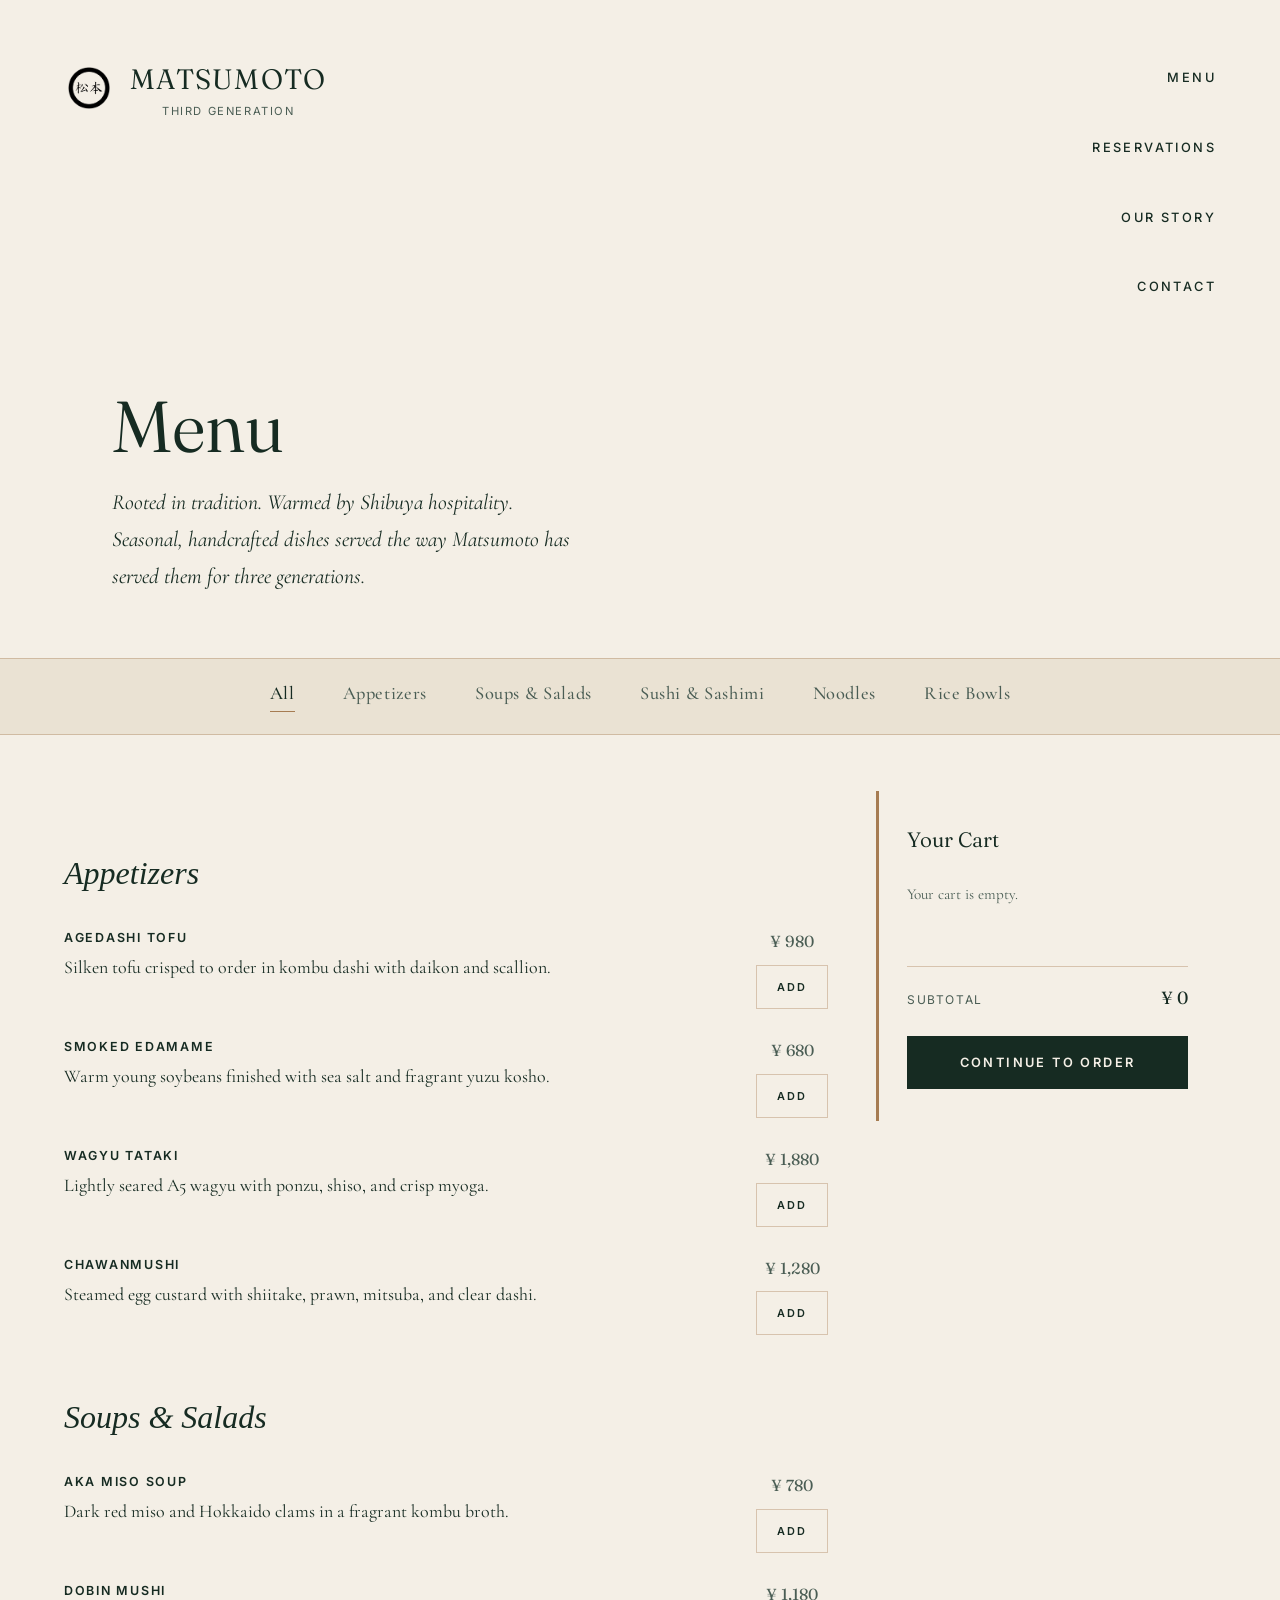
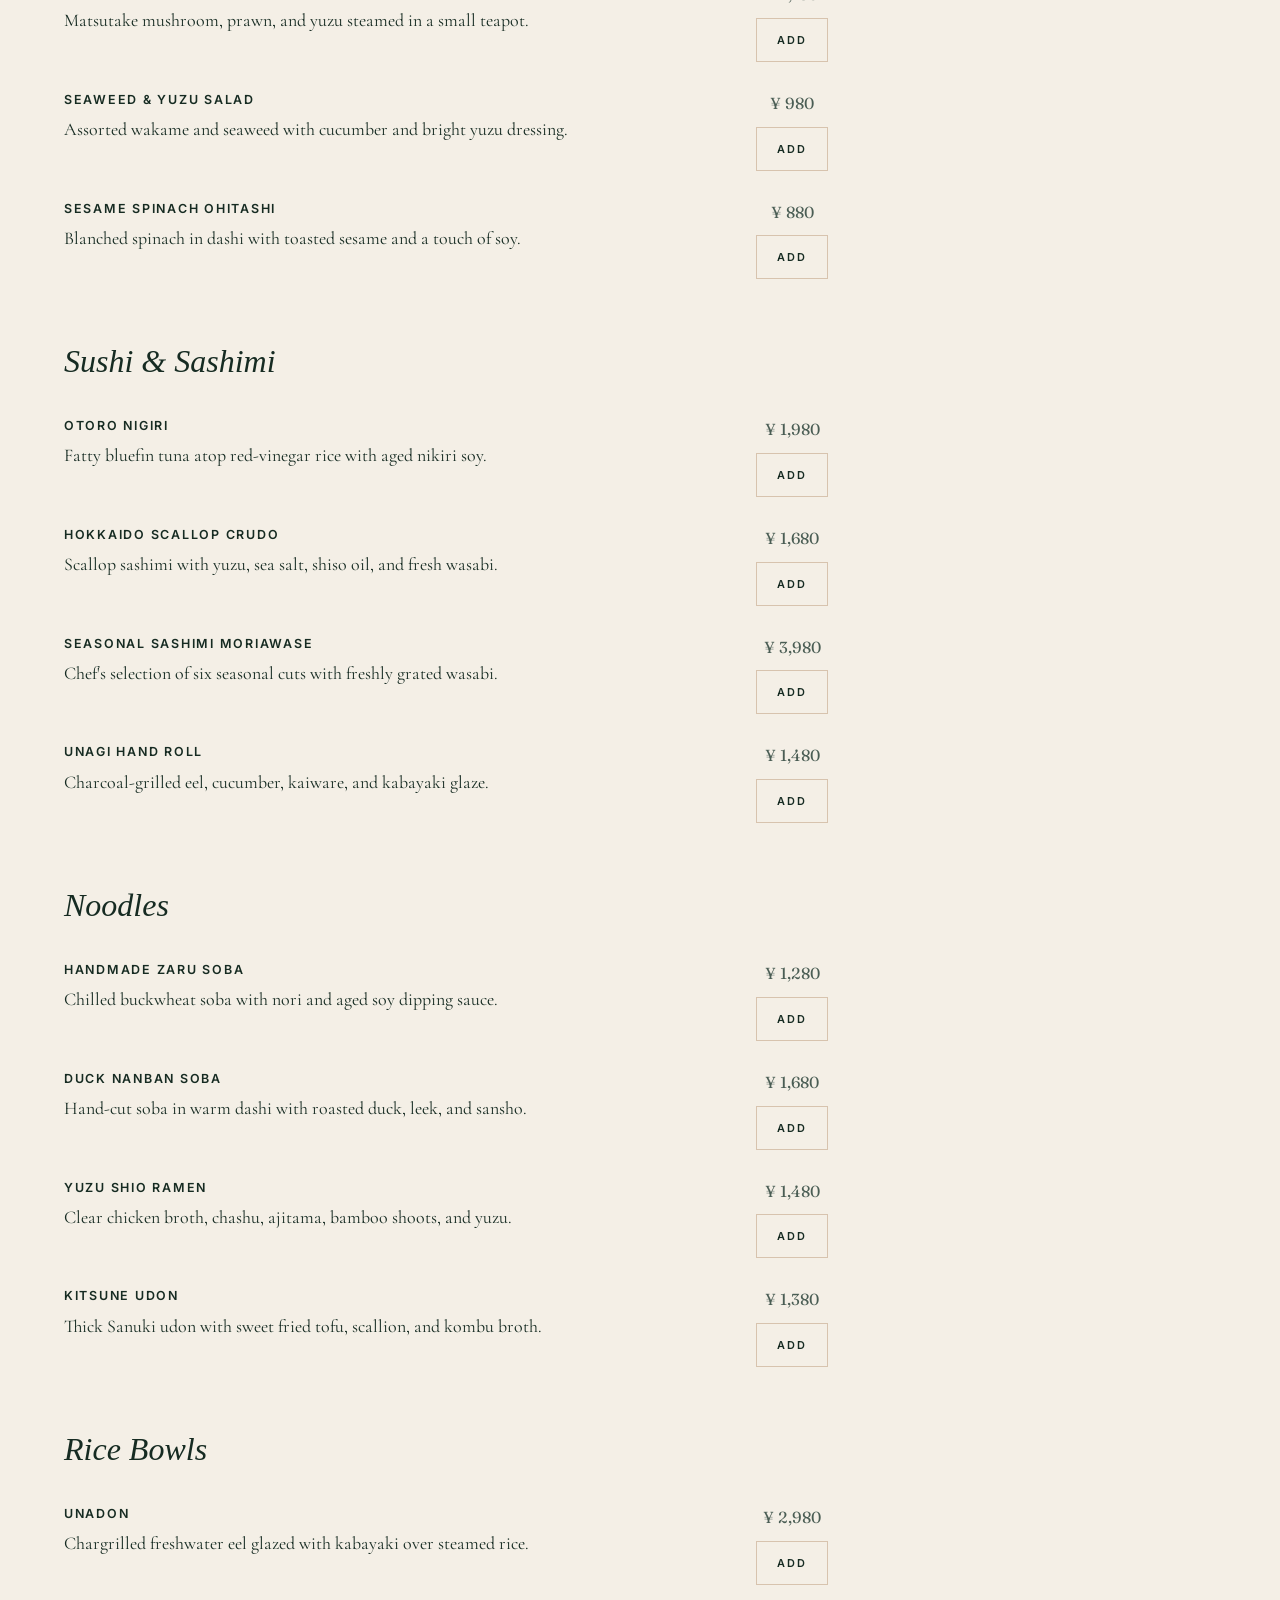
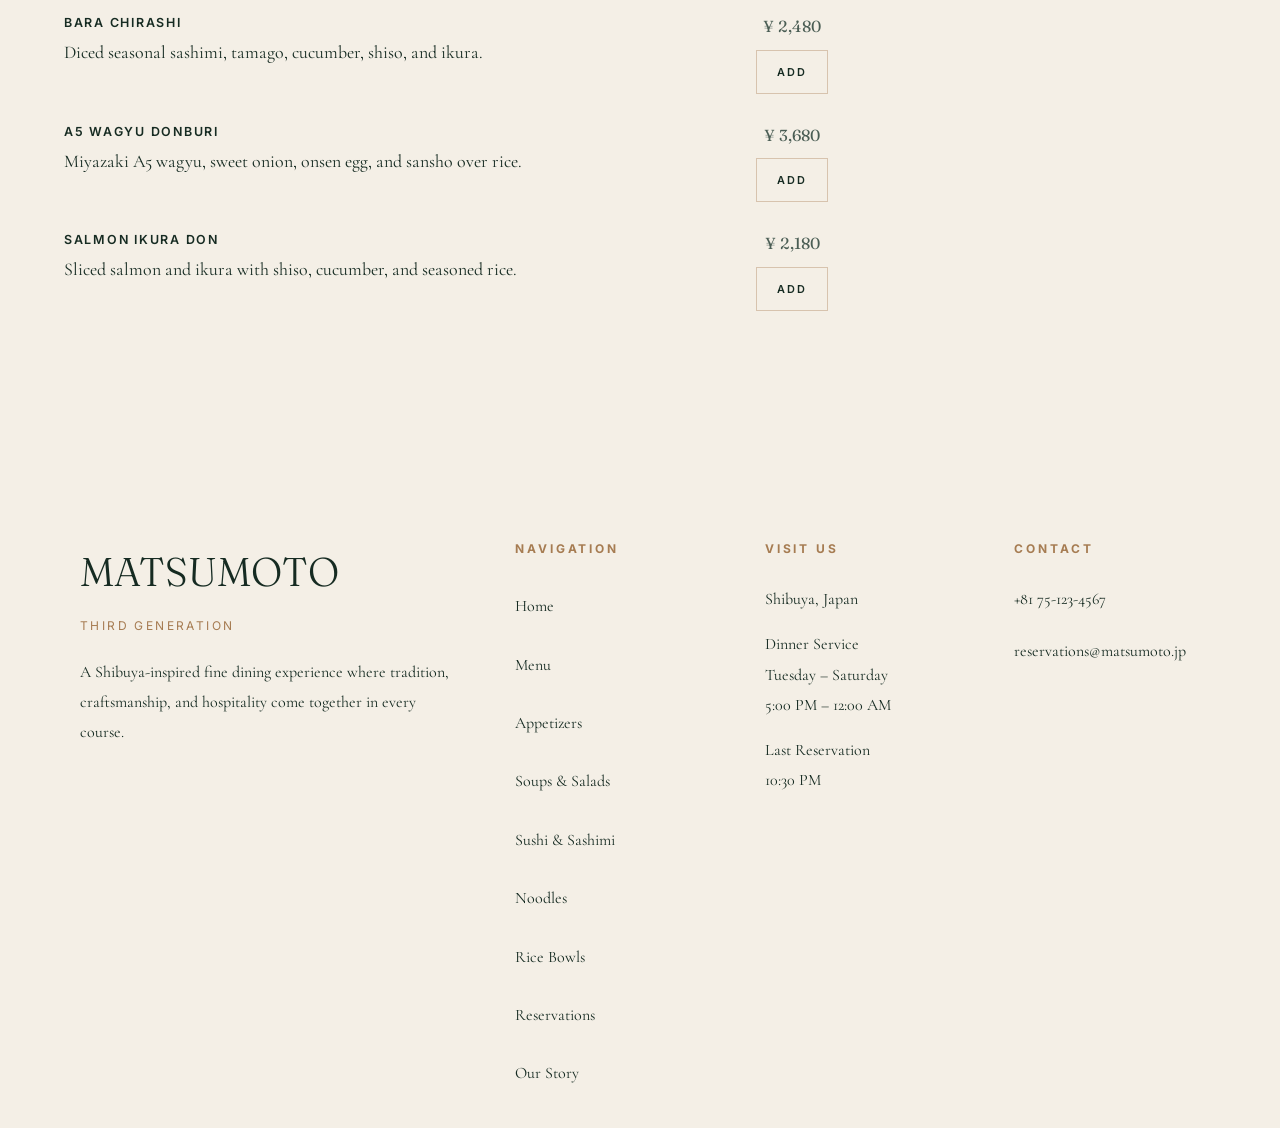
==== commit bf5bdba4: "feat: change page background color and optimize frontend features for smooth experience" ====
--- a/templates/menu.html
+++ b/templates/menu.html
@@ -4,8 +4,17 @@
 
     <meta charset="UTF-8">
     <meta name="viewport" content="width=device-width, initial-scale=1.0">
+    <meta name="description" content="Explore Matsumoto's seasonal Japanese menu, from sashimi and soba to grilled specialties and rice bowls.">
+    <meta property="og:title" content="Menu | Matsumoto">
+    <meta property="og:description" content="Seasonal, handcrafted Japanese dishes served with three generations of Matsumoto hospitality.">
+    <meta property="og:image" content="../assets/images/story-images/story-image-2.jpg">
+    <meta property="og:type" content="website">
+    <meta name="twitter:card" content="summary_large_image">
+    <meta name="twitter:title" content="Menu | Matsumoto">
+    <meta name="twitter:description" content="Seasonal, handcrafted Japanese dishes served with Matsumoto hospitality.">
+    <meta name="twitter:image" content="../assets/images/story-images/story-image-2.jpg">
     <title>Menu | Matsumoto</title>
-    <link rel="icon" type="image/png" href="../assets/images/logo.png">
+    <link rel="icon" type="image/svg+xml" href="../assets/favicon.svg">
 
     <link rel="preconnect" href="https://fonts.googleapis.com">
     <link rel="preconnect" href="https://fonts.gstatic.com" crossorigin>
@@ -24,7 +33,7 @@
         <nav class="navbar">
 
             <a href="home.html" class="brand">
-                <img src="../assets/images/logo.png" alt="Matsumoto Logo" class="logo">
+                <img src="../assets/images/logo.png" alt="Matsumoto Logo" class="logo" width="50" height="50">
                 <div>
                     <p class="brand-name">MATSUMOTO</p>
                     <p>Third Generation</p>
@@ -209,6 +218,7 @@
 
     </footer>
 
+    <script src="../scripts/globals.js" defer></script>
     <script src="../scripts/menu.js" defer></script>
 </body>
 </html>
--- a/styles/globals.css
+++ b/styles/globals.css
@@ -7,23 +7,26 @@
 }
 
 :root{
+    --sand:#F4EFE6;
+    --sand-dark:#EAE2D3;
+    --paper:var(--sand);
+    --paper-dark:var(--sand-dark);
+    --forest:#162B22;
+    --forest-button:#1F3B2E;
+    --forest-muted:#4A5D54;
+    --sage:#7A9184;
+    --bronze:#A67C52;
+    --wood:var(--bronze);
+    --charcoal:var(--forest);
+    --stone:var(--forest-muted);
+    --ink:var(--forest);
+    --gold:var(--bronze);
+    --gold-glow:var(--sage);
+    --border-hairline:rgba(166,124,82,.38);
+    --ease-editorial:cubic-bezier(0.22,1,0.36,1);
+}
 
-    --paper:#F6F3EE;
-    --paper-dark:#F1E8DA;
-
-    --wood:#7A5B3E;
-
-    --charcoal:#2B2420;
-
-    --stone:#5A4F42;
-    --ink:#3D2F23;
-
-    --gold:#8B6438;
-    --gold-glow:#C0842E;
-
-    --border-hairline:#DDD0BA;
-
-}
+@view-transition { navigation: auto; }
 
 html{
     scroll-behavior:smooth;
@@ -32,11 +35,44 @@
 body{
     min-width: 0;
     max-width: 100%;
+    background:var(--sand);
+    color:var(--forest);
+    line-height:1.6;
+    overflow-x:hidden;
 }
 
 img,
 video{
     max-width: 100%;
+    height:auto;
+}
+
+.reveal{
+    opacity:0;
+    transform:translateY(16px);
+    transition:opacity .65s var(--ease-editorial),transform .65s var(--ease-editorial);
+}
+.reveal.is-visible{
+    opacity:1;
+    transform:translateY(0);
+}
+
+.button-spinner{
+    display:inline-block;
+    width:1em;
+    height:1em;
+    margin-right:.65em;
+    border:2px solid currentColor;
+    border-right-color:transparent;
+    border-radius:50%;
+    vertical-align:-.12em;
+    animation:spin .75s linear infinite;
+}
+@keyframes spin{ to{ transform:rotate(360deg); } }
+
+.cart-bump{ animation:cart-bump .38s var(--ease-editorial); }
+@keyframes cart-bump{
+    50%{ transform:scale(1.04); }
 }
 
 @media (prefers-reduced-motion: reduce){
--- a/styles/components.css
+++ b/styles/components.css
@@ -96,7 +96,7 @@
     font-size:clamp(2.35rem,6vw,4.5rem);
     font-weight:340;
     line-height:1.05;
-    color:var(--charcoal,#2B2420);
+    color:var(--charcoal);
     margin-bottom:1.25rem;
     overflow-wrap:anywhere;
 }
@@ -107,14 +107,14 @@
     max-width:480px;
     font-size:clamp(1rem,2vw,1.35rem);
     line-height:1.7;
-    color:var(--ink,#3D2F23);
+    color:var(--ink);
 }
 
 .primary-button{
     min-height:44px;
     width:100%;
     border:none;
-    background:var(--charcoal);
+    background:var(--forest-button);
     color:var(--paper);
     padding:1rem 1.25rem;
     font-family:"Inter",sans-serif;
@@ -123,7 +123,35 @@
     letter-spacing:.16rem;
     text-transform:uppercase;
     cursor:pointer;
-}
+    border:1px solid transparent;
+    transition:background .25s ease,transform .18s ease,border-color .25s ease;
+}
+ .primary-button:hover{ background:var(--forest); }
+ .primary-button:active{ transform:scale(.98); }
+ .primary-button:disabled{ opacity:.55; cursor:not-allowed; }
+
+.nav-links a,
+.footer a,
+.policies a{
+    position:relative;
+}
+.nav-links a::after,
+.footer a::after,
+.policies a::after{
+    content:"";
+    position:absolute;
+    left:0;
+    bottom:.35rem;
+    width:100%;
+    height:1px;
+    background:var(--bronze);
+    transform:scaleX(0);
+    transform-origin:left;
+    transition:transform .28s var(--ease-editorial);
+}
+.nav-links a:hover::after,
+.footer a:hover::after,
+.policies a:hover::after{ transform:scaleX(1); }
 
 footer{
     background:var(--paper);
@@ -269,9 +297,12 @@
         gap:1.5rem 1.25rem;
     }
 
-    .footer-brand,
+    .footer-brand{
+        grid-column:1 / -1;
+    }
+
     .footer-navigation{
-        grid-column:1 / -1;
+        display:none;
     }
 
     .footer-brand h2{
@@ -285,26 +316,6 @@
 
     .footer-brand p:last-of-type{
         line-height:1.65;
-    }
-
-    .footer-navigation{
-        flex-direction:row;
-        flex-wrap:wrap;
-        align-items:center;
-        gap:.75rem 1.25rem;
-        padding:.85rem 0;
-        border-top:1px solid var(--border-hairline);
-        border-bottom:1px solid var(--border-hairline);
-    }
-
-    .footer-navigation h3{
-        width:100%;
-        margin-bottom:.15rem;
-    }
-
-    .footer-navigation a{
-        min-height:44px;
-        font-size:.9rem;
     }
 
     .footer-visit,
--- a/styles/menu.css
+++ b/styles/menu.css
@@ -51,9 +51,7 @@
 }
 
 .placeholder {
-    display: grid;
-    grid-template-columns: repeat(auto-fill, minmax(240px, 1fr));
-    gap: 1.75rem;
+    display: block;
     min-height: 180px;
 }
 
@@ -69,65 +67,71 @@
 .category-heading{
     font-family: "Fraunces", serif;
     font-size: clamp(1.5rem, 3vw, 2rem);
-    font-weight: 350;
-    color: var(--charcoal);
-    margin-bottom: 1.25rem;
-    scroll-margin-top: 7rem;
+    font-style: italic;
+    font-weight: 400;
+    color: var(--charcoal);
+    margin: 3.5rem 0 1.75rem;
+    scroll-margin-top: 6rem;
 }
 
 .food-card{
+    display: grid;
+    grid-template-columns: minmax(0, 1fr) auto;
+    align-items: start;
+    gap: 1.5rem;
+    min-width: 0;
+    background: var(--paper);
+    border: 0;
+    margin-bottom: 1.75rem;
+    padding: 0;
+    scroll-margin-top: 6rem;
+}
+
+.food-card:hover{
+    border: 0;
+}
+
+.food-card-copy{
+    min-width: 0;
+}
+
+.food-card-copy h3{
+    font-family: "Inter", sans-serif;
+    font-size: 0.78rem;
+    font-weight: 600;
+    letter-spacing: 0.14em;
+    text-transform: uppercase;
+    color: var(--charcoal);
+    margin-bottom: .35rem;
+}
+
+.food-card-copy p{
+    font-family: "Cormorant Garamond", serif;
+    color: var(--ink);
+    max-width: 48rem;
+    font-size: 1.12rem;
+    line-height: 1.55;
+}
+
+.food-card-aside{
     display: flex;
     flex-direction: column;
-    min-width: 0;
-    min-height: 190px;
-    background: var(--paper);
-    border-top: 1px solid var(--border-hairline);
-    border-bottom: 1px solid var(--border-hairline);
-    padding: 1.65rem 0;
-    scroll-margin-top: 7rem;
-    transition: border-color .25s ease;
-}
-
-.food-card:hover{
-    border-color: var(--gold);
-}
-
-.food-card h3{
-    font-family: "Fraunces", serif;
-    font-size: 1.28rem;
-    font-weight: 350;
-    color: var(--charcoal);
-    margin-bottom: .55rem;
-}
-
-.food-card p{
-    flex: 1;
-    color: var(--stone);
-    max-width: 48rem;
-    font-size: .92rem;
-    line-height: 1.5;
-}
-
-.food-card-footer{
-    display: flex;
-    justify-content: space-between;
     align-items: center;
-    gap: 1rem;
-    margin-top: 1.15rem;
+    gap: .65rem;
+    text-align: right;
 }
 
 .food-price{
     font-family: "Fraunces", serif;
-    color: var(--charcoal);
-    margin-left: auto;
+    color: var(--stone);
     text-align: right;
     font-variant-numeric: tabular-nums;
     white-space: nowrap;
 }
 
 .add-to-cart{
-    min-width: 108px;
-    min-height: 40px;
+    min-width: 72px;
+    min-height: 44px;
     border: 1px solid var(--border-hairline);
     background: transparent;
     color: var(--charcoal);
@@ -142,9 +146,9 @@
 }
 
 .add-to-cart:hover{
-    border-color: var(--charcoal);
-    background: var(--charcoal);
-    color: var(--paper);
+    border-color: var(--gold);
+    background: transparent;
+    color: var(--gold);
 }
 
 .cart-item{
@@ -198,7 +202,7 @@
     top: 2rem;
     display: flex;
     flex-direction: column;
-    background: #F7F1E7;
+    background: var(--sand);
     border-top: none;
     border-left: 3px solid var(--wood);
     padding: 2rem 1.75rem;
@@ -254,12 +258,11 @@
     color: var(--paper);
     background: var(--charcoal);
     padding: 1rem;
-    transition: box-shadow .3s ease, background .3s ease;
+    transition: background .3s ease, transform .18s ease;
 }
 
 .cart > a:hover{
     background: var(--wood);
-    box-shadow: 0 0 0 4px var(--gold-glow);
 }
 
 .cart-toast{
@@ -294,9 +297,6 @@
         grid-template-columns: 1fr;
         gap: 2rem;
     }
-    .placeholder{
-        grid-template-columns: repeat(2, minmax(0, 1fr));
-    }
     .cart{
         position: static;
     }
@@ -312,42 +312,40 @@
 
 @media (max-width: 768px){
     .menu-nav{
-        gap: .25rem .5rem;
-        padding: 1rem;
+        flex-wrap: nowrap;
+        justify-content: flex-start;
+        gap: .5rem;
+        overflow-x: auto;
+        white-space: nowrap;
+        scrollbar-width: none;
+        padding: .35rem 1rem;
+    }
+    .menu-nav::-webkit-scrollbar{
+        display: none;
     }
     .menu-nav button{
+        flex: 0 0 auto;
         min-height: 44px;
-        padding: .65rem .5rem;
+        padding: .45rem .5rem;
     }
     .menu-layout{
         padding: 2rem 1rem 3rem;
     }
-    .placeholder{
-        grid-template-columns: 1fr;
-        gap: 0;
-    }
     .food-card{
         min-height: 0;
-        border-width: 0 0 1px;
-        border-style: solid;
-        border-color: var(--border-hairline);
-        padding: 1rem 0;
-        scroll-margin-top: 6rem;
+        gap: 1rem;
+        margin-bottom: 1.75rem;
+        padding: 0;
+        scroll-margin-top: 5.25rem;
     }
     .food-card:hover{
-        border-color: var(--border-hairline);
-    }
-    .food-card h3{
+        border: 0;
+    }
+    .food-card-copy h3{
         margin-bottom: .35rem;
     }
-    .food-card p{
+    .food-card-copy p{
         line-height: 1.45;
-    }
-    .food-card-footer{
-        align-self: flex-end;
-        width: 100%;
-        margin-top: .75rem;
-        padding-top: .65rem;
     }
     .cart{
         border-left: 0;
@@ -363,11 +361,7 @@
 }
 
 @media (max-width: 480px){
-    .menu-nav{
-        justify-content: flex-start;
-    }
     .menu-nav button{
-        flex: 1 1 calc(50% - .5rem);
         text-align: center;
     }
 }
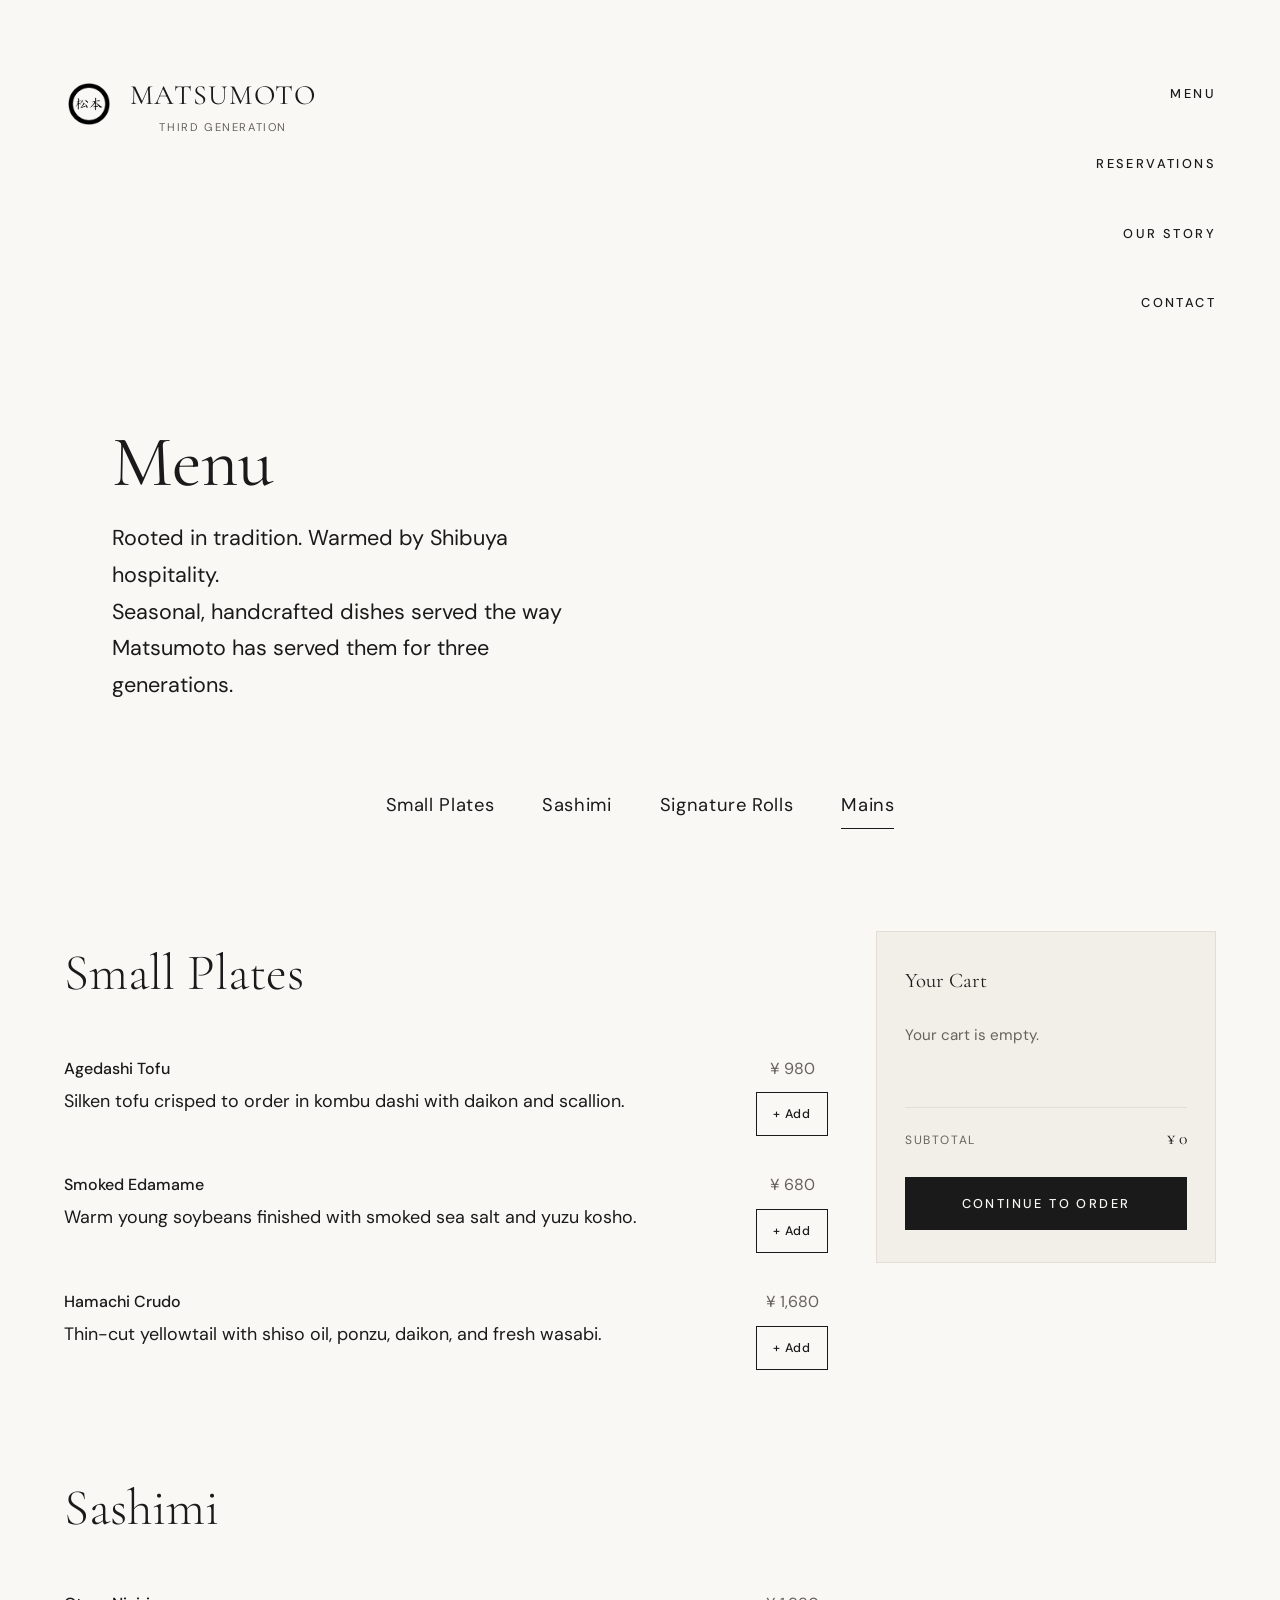
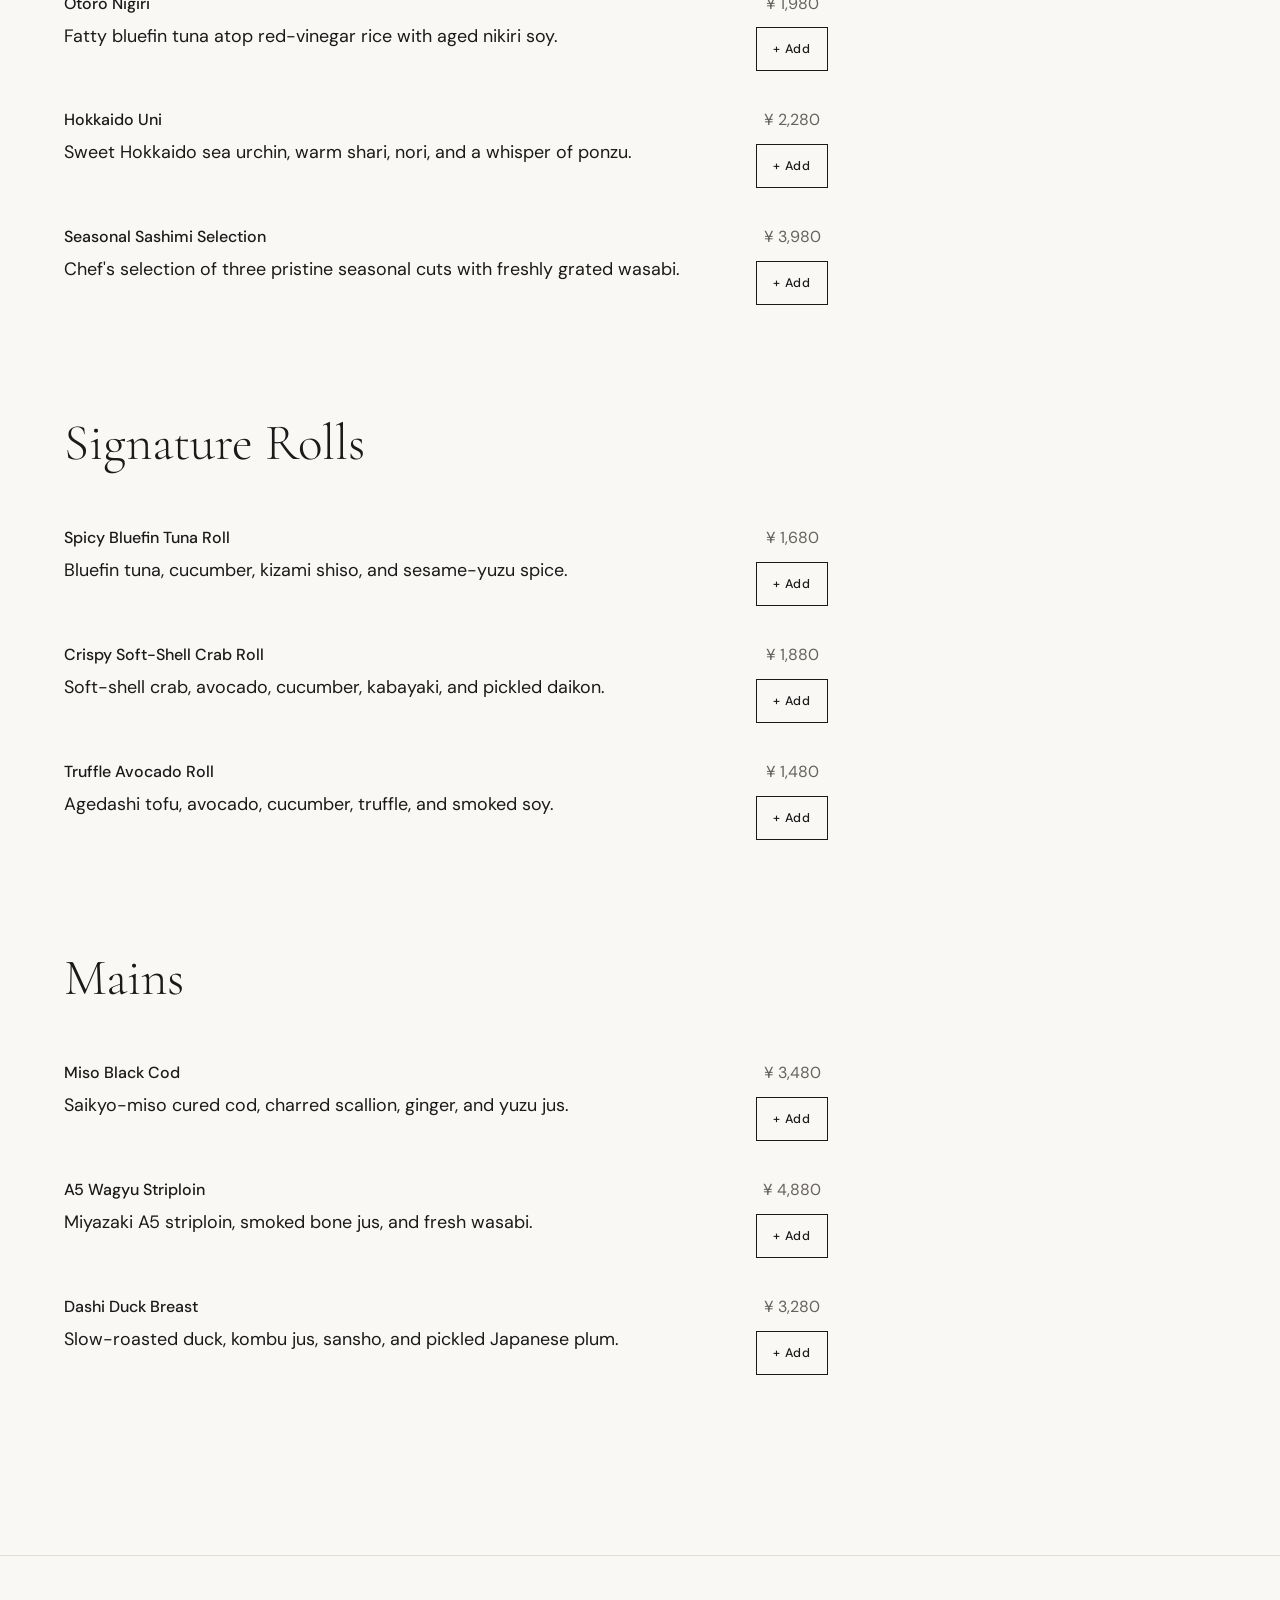
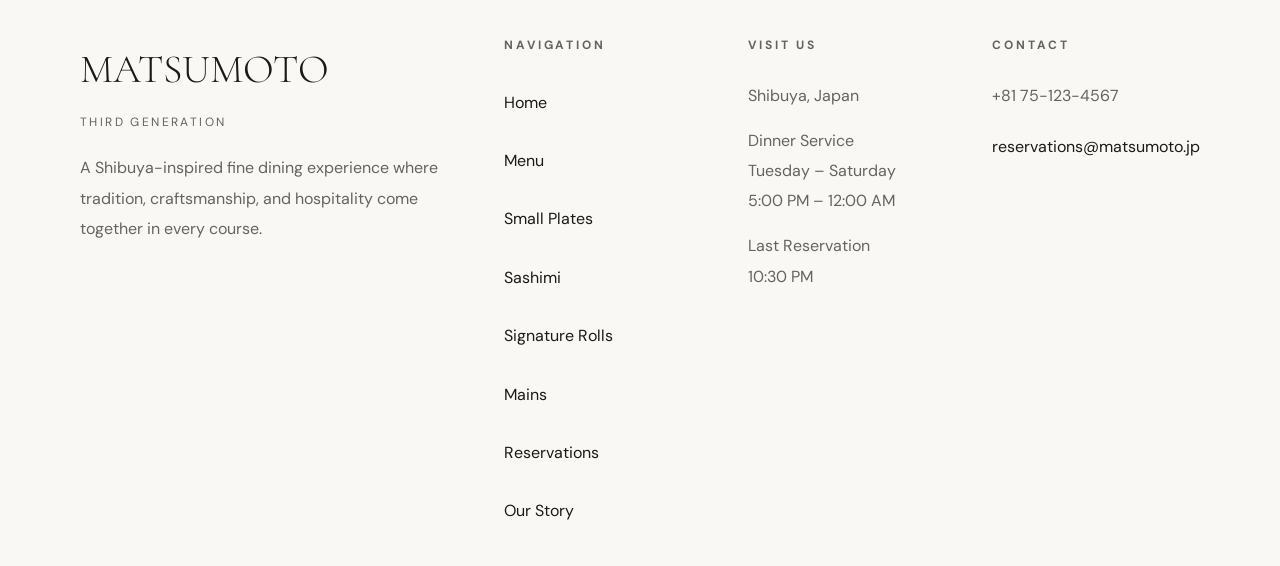
==== commit 438e4395: "Refine Matsumoto editorial menu experience Co-authored-by: Copilot <223556219+Copilot@users.noreply." ====
--- a/templates/menu.html
+++ b/templates/menu.html
@@ -18,7 +18,7 @@
 
     <link rel="preconnect" href="https://fonts.googleapis.com">
     <link rel="preconnect" href="https://fonts.gstatic.com" crossorigin>
-    <link href="https://fonts.googleapis.com/css2?family=Cormorant+Garamond:ital,wght@0,400;0,500;0,600;1,400&family=Fraunces:opsz,wght@9..144,340;9..144,350;9..144,600&family=Inter:wght@400;500;550;600&display=swap" rel="stylesheet">
+    <link href="https://fonts.googleapis.com/css2?family=Cormorant+Garamond:ital,wght@0,300;0,400;0,500;1,400&family=DM+Sans:wght@300;400;500&display=swap" rel="stylesheet">
 
 
     <link rel="stylesheet" href="../styles/globals.css">
@@ -61,50 +61,40 @@
     </section>
 
     <!--suppress HtmlWrongAttributeValue -->
-    <section class="menu-nav" role="tablist" aria-label="Menu categories">
-
-        <button type="button" role="tab" id="tab-all" aria-controls="menu-panels" aria-selected="true" tabindex="0" class="active">All</button>
-        <button type="button" role="tab" id="tab-appetizers" aria-controls="appetizers" aria-selected="false" tabindex="-1">Appetizers</button>
-        <button type="button" role="tab" id="tab-soups-salads" aria-controls="soups-salads" aria-selected="false" tabindex="-1">Soups & Salads</button>
-        <button type="button" role="tab" id="tab-sushi-sashimi" aria-controls="sushi-sashimi" aria-selected="false" tabindex="-1">Sushi & Sashimi</button>
-        <button type="button" role="tab" id="tab-noodles" aria-controls="noodles" aria-selected="false" tabindex="-1">Noodles</button>
-        <button type="button" role="tab" id="tab-rice-bowls" aria-controls="rice-bowls" aria-selected="false" tabindex="-1">Rice Bowls</button>
-
-    </section>
+    <nav class="menu-nav" aria-label="Menu categories">
+        <a href="#small-plates" class="active" aria-current="true">Small Plates</a>
+        <a href="#sashimi">Sashimi</a>
+        <a href="#signature-rolls">Signature Rolls</a>
+        <a href="#mains">Mains</a>
+    </nav>
 
     <main class="menu-layout">
 
         <section class="menu-categories" id="menu-panels">
 
-            <div id="appetizers" class="active" role="tabpanel" aria-labelledby="tab-appetizers">
-                <div class="placeholder">
-                    <!-- I use js for food cards -->
-                </div>
-            </div>
-
-            <div id="soups-salads" role="tabpanel" aria-labelledby="tab-soups-salads" hidden>
-                <div class="placeholder">
-                    <!-- I use js for food cards -->
-                </div>
-            </div>
-
-            <div id="sushi-sashimi" role="tabpanel" aria-labelledby="tab-sushi-sashimi" hidden>
-                <div class="placeholder">
-                    <!-- I use js for food cards -->
-                </div>
-            </div>
-
-            <div id="noodles" role="tabpanel" aria-labelledby="tab-noodles" hidden>
-                <div class="placeholder">
-                    <!-- I use js for food cards -->
-                </div>
-            </div>
-
-            <div id="rice-bowls" role="tabpanel" aria-labelledby="tab-rice-bowls" hidden>
-                <div class="placeholder">
-                    <!-- I use js for food cards -->
-                </div>
-            </div>
+            <section id="small-plates">
+                <div class="placeholder">
+                    <!-- I use js for food cards -->
+                </div>
+            </section>
+
+            <section id="sashimi">
+                <div class="placeholder">
+                    <!-- I use js for food cards -->
+                </div>
+            </section>
+
+            <section id="signature-rolls">
+                <div class="placeholder">
+                    <!-- I use js for food cards -->
+                </div>
+            </section>
+
+            <section id="mains">
+                <div class="placeholder">
+                    <!-- I use js for food cards -->
+                </div>
+            </section>
 
         </section>
 
@@ -158,11 +148,10 @@
 
                 <a href="home.html">Home</a>
                 <a href="menu.html">Menu</a>
-                <a href="#appetizers" data-menu-category="appetizers">Appetizers</a>
-                <a href="#soups-salads" data-menu-category="soups-salads">Soups &amp; Salads</a>
-                <a href="#sushi-sashimi" data-menu-category="sushi-sashimi">Sushi &amp; Sashimi</a>
-                <a href="#noodles" data-menu-category="noodles">Noodles</a>
-                <a href="#rice-bowls" data-menu-category="rice-bowls">Rice Bowls</a>
+                <a href="#small-plates">Small Plates</a>
+                <a href="#sashimi">Sashimi</a>
+                <a href="#signature-rolls">Signature Rolls</a>
+                <a href="#mains">Mains</a>
                 <a href="reservations.html">Reservations</a>
                 <a href="our-story.html">Our Story</a>
 
--- a/styles/globals.css
+++ b/styles/globals.css
@@ -7,22 +7,15 @@
 }
 
 :root{
-    --sand:#F4EFE6;
-    --sand-dark:#EAE2D3;
-    --paper:var(--sand);
-    --paper-dark:var(--sand-dark);
-    --forest:#162B22;
-    --forest-button:#1F3B2E;
-    --forest-muted:#4A5D54;
-    --sage:#7A9184;
-    --bronze:#A67C52;
-    --wood:var(--bronze);
-    --charcoal:var(--forest);
-    --stone:var(--forest-muted);
-    --ink:var(--forest);
-    --gold:var(--bronze);
-    --gold-glow:var(--sage);
-    --border-hairline:rgba(166,124,82,.38);
+    --bg-canvas:#FAF8F5;
+    --bg-surface:#F2EFE9;
+    --ink-primary:#1A1A1A;
+    --ink-muted:#66635E;
+    --ink-inverse:#FFFFFF;
+    --border-hairline:#E2DDD5;
+    --overlay-dark:rgba(0,0,0,.58);
+    --hero-overlay-start:rgba(0,0,0,.3);
+    --hero-overlay-end:rgba(0,0,0,.45);
     --ease-editorial:cubic-bezier(0.22,1,0.36,1);
 }
 
@@ -35,8 +28,9 @@
 body{
     min-width: 0;
     max-width: 100%;
-    background:var(--sand);
-    color:var(--forest);
+    font-family:"DM Sans",sans-serif;
+    background:var(--bg-canvas);
+    color:var(--ink-primary);
     line-height:1.6;
     overflow-x:hidden;
 }
--- a/styles/components.css
+++ b/styles/components.css
@@ -1,9 +1,15 @@
 
 body{
-    font-family:"Cormorant Garamond",serif;
-    background:var(--paper);
-    color:var(--ink);
+    font-family:"DM Sans",sans-serif;
+    background:var(--bg-canvas);
+    color:var(--ink-primary);
     line-height:1.65;
+}
+
+.hero{
+    background:var(--bg-canvas);
+    color:var(--ink-primary);
+    border:0;
 }
 
 a{ color:inherit; text-decoration:none; }
@@ -12,13 +18,15 @@
 button:focus-visible,
 input:focus-visible,
 select:focus-visible{
-    outline:2px solid var(--gold);
+    outline:2px solid var(--ink-muted);
     outline-offset:3px;
 }
 
 header{
-    padding:3.5rem 4rem 2rem;
-    background:var(--paper);
+    padding:4.5rem 4rem 3.25rem;
+    background:var(--bg-canvas);
+    color:var(--ink-primary);
+    border:0;
 }
 
 .navbar{
@@ -33,7 +41,7 @@
     gap:1rem;
     min-width:0;
     text-decoration:none;
-    color:var(--charcoal);
+    color:var(--ink-primary);
 }
 
 .logo{
@@ -44,19 +52,19 @@
 }
 
 .brand-name{
-    font-family:"Fraunces",serif;
+    font-family:"Cormorant Garamond",serif;
     font-size:1.75rem;
-    font-weight:350;
+    font-weight:400;
     letter-spacing:.08rem;
 }
 
 .brand p:not(.brand-name){
-    font-family:"Inter",sans-serif;
+    font-family:"DM Sans",sans-serif;
     font-size:.7rem;
     letter-spacing:.1rem;
     text-align:center;
     text-transform:uppercase;
-    color:var(--stone);
+    color:var(--ink-muted);
 }
 
 .nav-links{
@@ -71,18 +79,18 @@
     min-height:44px;
     display:inline-flex;
     align-items:center;
-    font-family:"Inter",sans-serif;
+    font-family:"DM Sans",sans-serif;
     font-size:.8rem;
     font-weight:500;
     letter-spacing:.15rem;
     text-transform:uppercase;
-    color:var(--charcoal);
+    color:var(--ink-primary);
     transition:opacity .3s ease;
 }
 
 .nav-links a:hover{ opacity:.6; }
 .nav-links a.active{
-    border-bottom:1px solid var(--charcoal);
+    border-bottom:1px solid var(--border-hairline);
     padding-bottom:2px;
 }
 
@@ -92,43 +100,58 @@
 }
 
 .hero-content h1{
-    font-family:"Fraunces",serif;
+    font-family:"Cormorant Garamond",serif;
     font-size:clamp(2.35rem,6vw,4.5rem);
-    font-weight:340;
+    font-weight:400;
     line-height:1.05;
-    color:var(--charcoal);
+    color:inherit;
     margin-bottom:1.25rem;
     overflow-wrap:anywhere;
 }
 
 .hero-content p{
-    font-family:"Cormorant Garamond",serif;
-    font-style:italic;
+    font-family:"DM Sans",sans-serif;
+    font-style:normal;
     max-width:480px;
     font-size:clamp(1rem,2vw,1.35rem);
     line-height:1.7;
-    color:var(--ink);
+    color:inherit;
 }
 
 .primary-button{
     min-height:44px;
     width:100%;
-    border:none;
-    background:var(--forest-button);
-    color:var(--paper);
+    background:var(--ink-primary);
+    color:var(--bg-canvas);
     padding:1rem 1.25rem;
-    font-family:"Inter",sans-serif;
+    font-family:"DM Sans",sans-serif;
     font-size:.8rem;
-    font-weight:600;
+    font-weight: 500;
     letter-spacing:.16rem;
     text-transform:uppercase;
     cursor:pointer;
-    border:1px solid transparent;
+    border:1px solid var(--ink-primary);
     transition:background .25s ease,transform .18s ease,border-color .25s ease;
 }
- .primary-button:hover{ background:var(--forest); }
+ .primary-button:hover{ background:var(--ink-muted); border-color:var(--ink-muted); }
  .primary-button:active{ transform:scale(.98); }
  .primary-button:disabled{ opacity:.55; cursor:not-allowed; }
+
+.secondary-button{
+    min-height:44px;
+    border:1px solid var(--ink-primary);
+    background:transparent;
+    color:var(--ink-primary);
+    padding:1rem 1.25rem;
+    font-family:"DM Sans",sans-serif;
+    font-size:.8rem;
+    font-weight: 500;
+    letter-spacing:.16rem;
+    text-transform:uppercase;
+    cursor:pointer;
+    transition:background .25s ease,color .25s ease,transform .18s ease;
+}
+.secondary-button:hover{ background:var(--ink-primary); color:var(--bg-canvas); }
 
 .nav-links a,
 .footer a,
@@ -144,7 +167,7 @@
     bottom:.35rem;
     width:100%;
     height:1px;
-    background:var(--bronze);
+    background:var(--ink-primary);
     transform:scaleX(0);
     transform-origin:left;
     transition:transform .28s var(--ease-editorial);
@@ -154,7 +177,9 @@
 .policies a:hover::after{ transform:scaleX(1); }
 
 footer{
-    background:var(--paper);
+    background:var(--bg-canvas);
+    color:var(--ink-primary);
+    border-top:1px solid var(--border-hairline);
     margin-top:4rem;
     padding:5rem 5rem 2rem;
 }
@@ -166,16 +191,16 @@
 }
 
 .footer-brand h2{
-    font-family:"Fraunces",serif;
+    font-family:"Cormorant Garamond",serif;
     font-size:2.5rem;
     font-weight:300;
     margin-bottom:.6rem;
 }
 
 .footer-brand p:first-of-type{
-    font-family:"Inter",sans-serif;
-    text-transform:uppercase;
-    color:var(--gold);
+    font-family:"DM Sans",sans-serif;
+    text-transform:uppercase;
+    color:var(--ink-muted);
     letter-spacing:.15rem;
     font-size:.75rem;
     margin-bottom:1.2rem;
@@ -183,7 +208,7 @@
 
 .footer-brand p:last-of-type,
 .footer p{
-    color:var(--ink);
+    color:var(--ink-muted);
     line-height:1.9;
 }
 
@@ -196,8 +221,8 @@
 }
 
 .footer h3{
-    font-family:"Inter",sans-serif;
-    color:var(--gold);
+    font-family:"DM Sans",sans-serif;
+    color:var(--ink-muted);
     font-size:.75rem;
     letter-spacing:.18rem;
     text-transform:uppercase;
@@ -209,18 +234,18 @@
     display:inline-flex;
     align-items:center;
     text-decoration:none;
-    color:var(--ink);
+    color:var(--ink-primary);
     transition:.3s ease;
 }
 
 .footer a:hover{
     opacity:.6;
-    color:var(--gold);
+    color:var(--ink-muted);
 }
 
 ::selection{
-    background:var(--charcoal);
-    color:var(--paper);
+    background:var(--ink-primary);
+    color:var(--bg-canvas);
 }
 
 @media (max-width:960px){
--- a/styles/menu.css
+++ b/styles/menu.css
@@ -6,20 +6,20 @@
     align-items: center;
     gap: 3rem;
     padding: 1.4rem 4rem;
-    background: var(--paper-dark);
-    border-top: 1px solid var(--border-hairline);
-    border-bottom: 1px solid var(--border-hairline);
+    background: var(--bg-canvas);
+    border: 0;
     position: sticky;
     top: 0;
     z-index: 20;
 }
 
-.menu-nav button{
-    font-family: "Cormorant Garamond", serif;
+.menu-nav a{
+    font-family: "DM Sans", sans-serif;
     font-size: 1.15rem;
-    font-weight: 500;
+    font-weight: 400;
     letter-spacing: .04rem;
-    color: var(--stone);
+    color: var(--ink-primary);
+    text-decoration: none;
     background: none;
     border: none;
     border-bottom: 1px solid transparent;
@@ -28,13 +28,14 @@
     transition: color .3s ease, border-color .3s ease;
 }
 
-.menu-nav button:hover{
-    color: var(--gold);
-}
-
-.menu-nav button[aria-selected="true"]{
-    color: var(--charcoal);
-    border-bottom-color: var(--gold);
+.menu-nav a:hover{
+    color: var(--ink-muted);
+}
+
+.menu-nav a.active,
+.menu-nav a[aria-current="true"]{
+    color: var(--ink-primary);
+    border-bottom-color: var(--ink-primary);
 }
 
 
@@ -43,7 +44,8 @@
     grid-template-columns: minmax(0, 1fr) minmax(280px, 340px);
     align-items: start;
     gap: 3rem;
-    padding: 3.5rem 4rem;
+    padding: 5rem 4rem;
+    background: var(--bg-canvas);
 }
 
 .menu-categories{
@@ -55,22 +57,21 @@
     min-height: 180px;
 }
 
-.menu-categories > div{
-    margin-bottom: 2.5rem;
+.menu-categories > section{
+    margin-bottom: 6rem;
     scroll-margin-top: 7rem;
 }
 
-.menu-categories > div:last-child{
+.menu-categories > section:last-child{
     margin-bottom: 0;
 }
 
 .category-heading{
-    font-family: "Fraunces", serif;
-    font-size: clamp(1.5rem, 3vw, 2rem);
-    font-style: italic;
-    font-weight: 400;
-    color: var(--charcoal);
-    margin: 3.5rem 0 1.75rem;
+    font-family: "Cormorant Garamond", serif;
+    font-size: clamp(2rem, 4vw, 3.25rem);
+    font-weight: 300;
+    color: var(--ink-primary);
+    margin: 0 0 2.5rem;
     scroll-margin-top: 6rem;
 }
 
@@ -80,15 +81,16 @@
     align-items: start;
     gap: 1.5rem;
     min-width: 0;
-    background: var(--paper);
+    background: transparent;
     border: 0;
-    margin-bottom: 1.75rem;
+    border: 0;
+    margin-bottom: 2.25rem;
     padding: 0;
     scroll-margin-top: 6rem;
 }
 
 .food-card:hover{
-    border: 0;
+    border-bottom: 1px solid var(--border-hairline);
 }
 
 .food-card-copy{
@@ -96,18 +98,19 @@
 }
 
 .food-card-copy h3{
-    font-family: "Inter", sans-serif;
-    font-size: 0.78rem;
-    font-weight: 600;
-    letter-spacing: 0.14em;
-    text-transform: uppercase;
-    color: var(--charcoal);
+    font-family: "DM Sans", sans-serif;
+    font-size: 1rem;
+    font-weight: 500;
+    letter-spacing: 0;
+    text-transform: none;
+    color: var(--ink-primary);
     margin-bottom: .35rem;
 }
 
 .food-card-copy p{
-    font-family: "Cormorant Garamond", serif;
-    color: var(--ink);
+    font-family: "DM Sans", sans-serif;
+    font-style: normal;
+    color: var(--ink-primary);
     max-width: 48rem;
     font-size: 1.12rem;
     line-height: 1.55;
@@ -122,8 +125,8 @@
 }
 
 .food-price{
-    font-family: "Fraunces", serif;
-    color: var(--stone);
+    font-family: "DM Sans", sans-serif;
+    color: var(--ink-muted);
     text-align: right;
     font-variant-numeric: tabular-nums;
     white-space: nowrap;
@@ -132,23 +135,27 @@
 .add-to-cart{
     min-width: 72px;
     min-height: 44px;
-    border: 1px solid var(--border-hairline);
+    border: 1px solid var(--ink-primary);
     background: transparent;
-    color: var(--charcoal);
-    font-family: "Inter", sans-serif;
-    font-size: .68rem;
-    font-weight: 600;
-    letter-spacing: .12rem;
-    text-transform: uppercase;
+    color: var(--ink-primary);
+    font-family: "DM Sans", sans-serif;
+    font-size: .78rem;
+    font-weight: 500;
+    letter-spacing: .04rem;
+    text-transform: none;
     cursor: pointer;
     padding: .65rem .8rem;
     transition: border-color .25s ease, background .25s ease, color .25s ease;
 }
 
 .add-to-cart:hover{
-    border-color: var(--gold);
-    background: transparent;
-    color: var(--gold);
+    border-color: var(--ink-primary);
+    background: var(--ink-primary);
+    color: var(--bg-canvas);
+}
+.add-to-cart:active{
+    background: var(--ink-primary);
+    color: var(--bg-canvas);
 }
 
 .cart-item{
@@ -162,12 +169,12 @@
 
 .cart-item-name{
     min-width: 0;
-    color: var(--charcoal);
+    color: var(--ink-primary);
     overflow-wrap: anywhere;
 }
 
 .cart-item-price{
-    color: var(--stone);
+    color: var(--ink-muted);
     white-space: nowrap;
 }
 
@@ -181,9 +188,9 @@
 .cart-item-controls button{
     width: 44px;
     height: 44px;
-    border: 1px solid var(--border-hairline);
-    background: var(--paper);
-    color: var(--charcoal);
+    border: 1px solid var(--ink-primary);
+    background: transparent;
+    color: var(--ink-primary);
     cursor: pointer;
 }
 
@@ -193,7 +200,7 @@
 }
 
 .cart-empty{
-    color: var(--stone);
+    color: var(--ink-muted);
 }
 
 
@@ -202,18 +209,18 @@
     top: 2rem;
     display: flex;
     flex-direction: column;
-    background: var(--sand);
-    border-top: none;
-    border-left: 3px solid var(--wood);
+    background: var(--bg-surface);
+    color: var(--ink-primary);
+    border: 1px solid var(--border-hairline);
     padding: 2rem 1.75rem;
     gap: 1.5rem;
 }
 
 .cart h2{
-    font-family: "Fraunces", serif;
-    font-weight: 350;
+    font-family: "Cormorant Garamond", serif;
+    font-weight: 400;
     font-size: 1.3rem;
-    color: var(--charcoal);
+    color: var(--ink-primary);
 }
 
 #cart-items{
@@ -221,7 +228,7 @@
     flex-direction: column;
     gap: .75rem;
     min-height: 60px;
-    color: var(--stone);
+    color: var(--ink-primary);
     font-size: .95rem;
 }
 
@@ -231,38 +238,38 @@
     align-items: baseline;
     padding-top: 1rem;
     border-top: 1px solid var(--border-hairline);
-    font-family: "Inter", sans-serif;
+    font-family: "DM Sans", sans-serif;
     text-transform: uppercase;
     letter-spacing: .1rem;
     font-size: .75rem;
-    color: var(--stone);
+    color: var(--ink-muted);
 }
 
 .subtotal #subtotal{
-    font-family: "Fraunces", serif;
+    font-family: "Cormorant Garamond", serif;
     text-transform: none;
     letter-spacing: normal;
     font-size: 1.1rem;
-    color: var(--charcoal);
+    color: var(--ink-primary);
 }
 
 .cart > a{
     display: block;
     text-align: center;
     text-decoration: none;
-    font-family: "Inter", sans-serif;
+    font-family: "DM Sans", sans-serif;
     font-size: .8rem;
-    font-weight: 600;
+    font-weight: 500;
     letter-spacing: .15rem;
     text-transform: uppercase;
-    color: var(--paper);
-    background: var(--charcoal);
+    color: var(--bg-canvas);
+    background: var(--ink-primary);
     padding: 1rem;
     transition: background .3s ease, transform .18s ease;
 }
 
 .cart > a:hover{
-    background: var(--wood);
+    background: var(--ink-muted);
 }
 
 .cart-toast{
@@ -272,12 +279,12 @@
     z-index: 30;
     max-width: calc(100vw - 2rem);
     padding: .85rem 1rem;
-    background: var(--charcoal);
-    color: var(--paper);
-    border-left: 3px solid var(--gold);
-    font-family: "Inter", sans-serif;
+    background: var(--ink-primary);
+    color: var(--bg-canvas);
+    border-left: 1px solid var(--border-hairline);
+    font-family: "DM Sans", sans-serif;
     font-size: .72rem;
-    font-weight: 600;
+    font-weight: 500;
     letter-spacing: .08rem;
     text-transform: uppercase;
     opacity: 0;
@@ -318,23 +325,23 @@
         overflow-x: auto;
         white-space: nowrap;
         scrollbar-width: none;
-        padding: .35rem 1rem;
+        padding: .35rem 1.5rem;
     }
     .menu-nav::-webkit-scrollbar{
         display: none;
     }
-    .menu-nav button{
+    .menu-nav a{
         flex: 0 0 auto;
         min-height: 44px;
         padding: .45rem .5rem;
     }
     .menu-layout{
-        padding: 2rem 1rem 3rem;
+        padding: 3rem 1.5rem 4rem;
     }
     .food-card{
         min-height: 0;
         gap: 1rem;
-        margin-bottom: 1.75rem;
+        margin-bottom: 2.25rem;
         padding: 0;
         scroll-margin-top: 5.25rem;
     }
@@ -349,7 +356,7 @@
     }
     .cart{
         border-left: 0;
-        border-top: 3px solid var(--wood);
+        border-top: 1px solid var(--border-hairline);
         padding: 1.5rem 1rem;
     }
     .cart > a{
@@ -361,7 +368,7 @@
 }
 
 @media (max-width: 480px){
-    .menu-nav button{
+    .menu-nav a{
         text-align: center;
     }
 }
